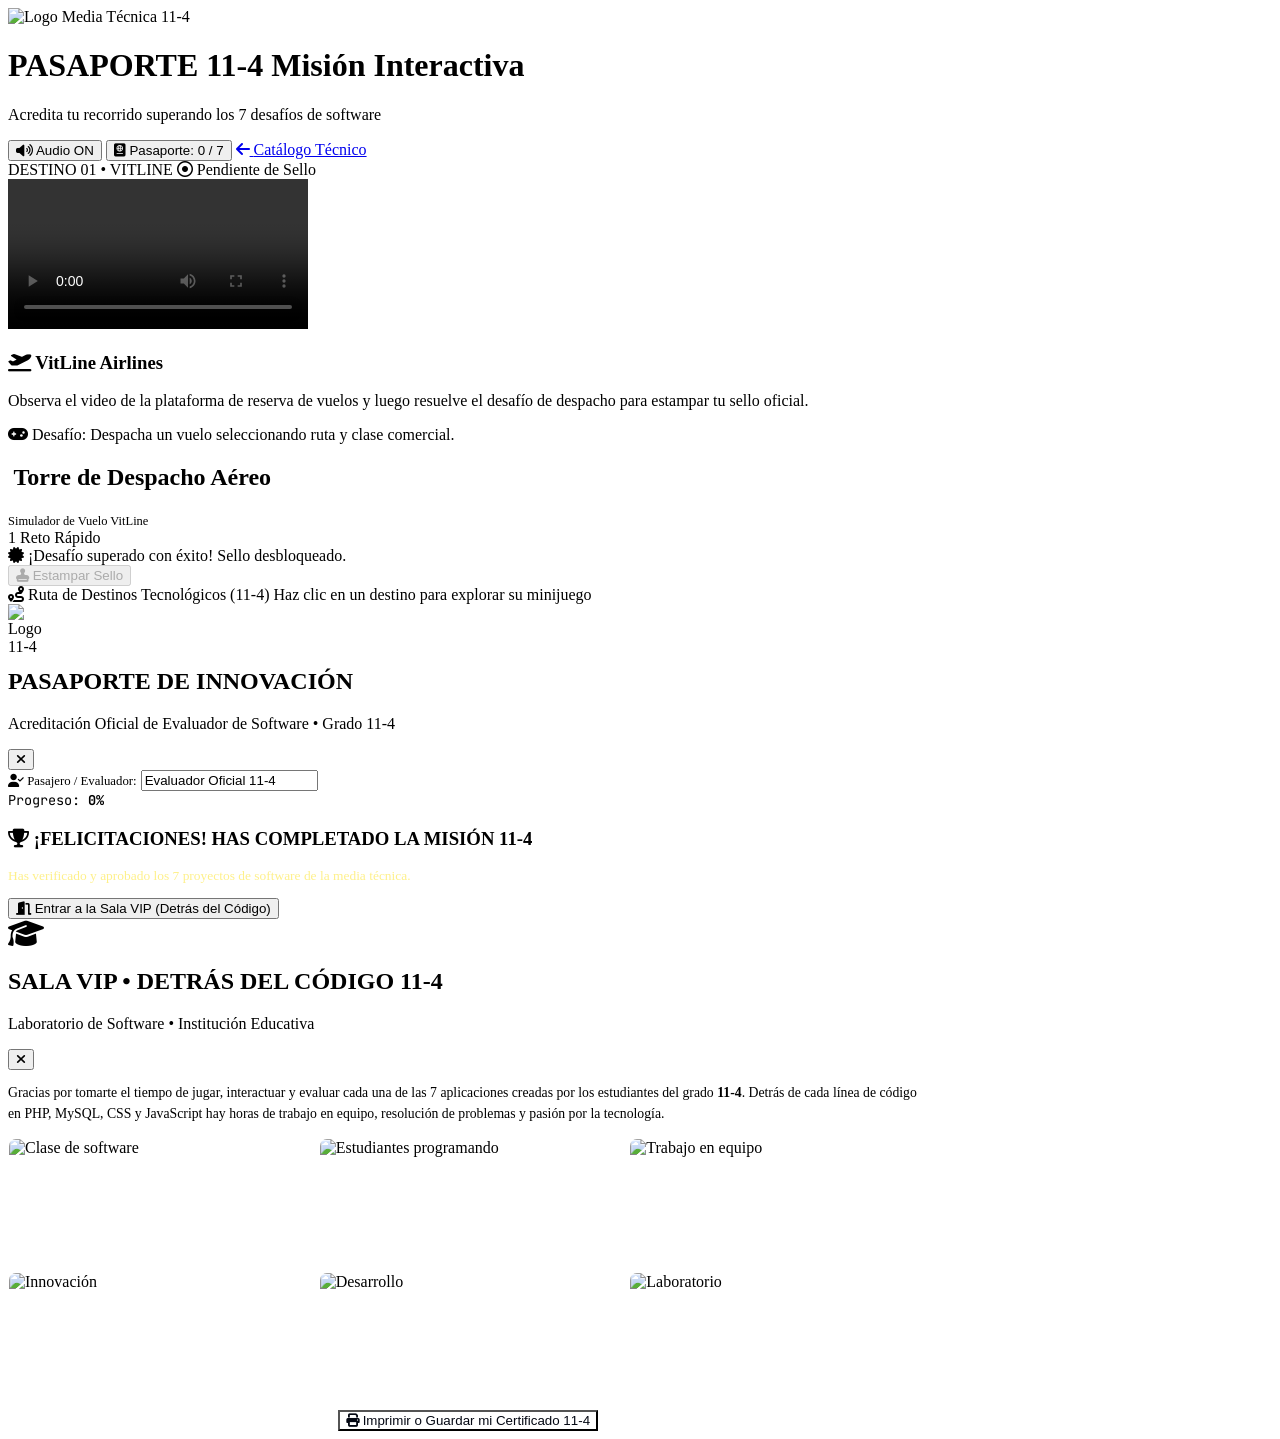
==== juego.html @ 6294605c "Add files via upload" ====
<!DOCTYPE html>
<html lang="es">
<head>
  <meta charset="UTF-8">
  <meta name="viewport" content="width=device-width, initial-scale=1.0">
  <title>Pasaporte de Innovación • Grado 11-4 | Desafío de Software</title>
  <meta name="description" content="Juego interactivo y pasaporte de acreditación de software para explorar los 7 proyectos creados por la cohorte 11-4.">

  <!-- Tipografías Google Fonts: Plus Jakarta Sans y JetBrains Mono -->
  <link rel="preconnect" href="https://fonts.googleapis.com">
  <link rel="preconnect" href="https://fonts.gstatic.com" crossorigin>
  <link href="https://fonts.googleapis.com/css2?family=JetBrains+Mono:wght@400;600;700;800&family=Plus+Jakarta+Sans:wght@400;500;600;700;800;900&display=swap" rel="stylesheet">

  <!-- FontAwesome 6 CDN -->
  <link rel="stylesheet" href="https://cdnjs.cloudflare.com/ajax/libs/font-awesome/6.5.1/css/all.min.css">

  <!-- Estilos del Juego -->
  <link rel="stylesheet" href="css/game.css">
</head>
<body>

  <!-- Capas de Fondo Dinámico con Blur y Transparencia -->
  <div class="ambient-backdrop">
    <div id="game-bg-slide-1" class="ambient-backdrop-img active" style="background-image: url('assets/images/tecnologia.jpeg');"></div>
    <div id="game-bg-slide-2" class="ambient-backdrop-img"></div>
  </div>
  <div class="ambient-overlay"></div>
  <div class="ambient-tech-grid"></div>

  <!-- Contenedor Principal del Juego -->
  <div class="game-wrapper">

    <!-- Header del Juego -->
    <header class="game-header">
      <div class="header-brand">
        <div class="logo-wrapper">
          <img src="assets/images/logo.jpeg" alt="Logo Media Técnica 11-4">
        </div>
        <div class="brand-meta">
          <h1>PASAPORTE 11-4 <span class="badge-mission">Misión Interactiva</span></h1>
          <p>Acredita tu recorrido superando los 7 desafíos de software</p>
        </div>
      </div>

      <div class="header-actions">
        <button id="toggle-sound-btn" class="btn-header" title="Activar / Silenciar Efectos">
          <i class="fa-solid fa-volume-high"></i>
          <span id="sound-label">Audio ON</span>
        </button>

        <button id="open-passport-btn" class="btn-header btn-passport" title="Abrir mi Pasaporte">
          <i class="fa-solid fa-passport"></i>
          <span>Pasaporte:</span>
          <span id="passport-stamp-count" class="passport-stamp-badge">0 / 7</span>
        </button>

        <a href="proyects.html" class="btn-header" title="Volver a la Muestra Técnica">
          <i class="fa-solid fa-arrow-left"></i>
          <span>Catálogo Técnico</span>
        </a>
      </div>
    </header>

    <!-- Escenario Principal del Juego -->
    <main class="game-stage-grid">

      <!-- Panel Izquierdo: Video Demostrativo y Misión -->
      <section class="mission-video-card" aria-label="Demostración y Misión">
        <div class="mission-header-bar">
          <span id="mission-dest-pill" class="mission-dest-pill">DESTINO 01 • VITLINE</span>
          <span id="dest-status-badge" class="dest-status-badge">
            <i class="fa-regular fa-circle-dot"></i> <span>Pendiente de Sello</span>
          </span>
        </div>

        <div class="video-container">
          <video id="game-video" playsinline controls preload="auto"></video>
        </div>

        <div class="mission-briefing">
          <h3 id="briefing-title"><i class="fa-solid fa-plane-departure"></i> VitLine Airlines</h3>
          <p id="briefing-desc">Observa el video de la plataforma de reserva de vuelos y luego resuelve el desafío de despacho para estampar tu sello oficial.</p>
          <div class="mission-req-box">
            <i class="fa-solid fa-gamepad"></i>
            <span id="briefing-req">Desafío: Despacha un vuelo seleccionando ruta y clase comercial.</span>
          </div>
        </div>
      </section>

      <!-- Panel Derecho: Minijuego Interactivo Temático -->
      <section class="game-play-card" aria-label="Área de Minijuego">
        <div class="game-title-bar">
          <div>
            <h2 id="minigame-title"><i class="fa-solid fa-radar"></i> Torre de Despacho Aéreo</h2>
            <span id="minigame-subtitle" style="font-size: 0.78rem; color: var(--text-muted);">Simulador de Vuelo VitLine</span>
          </div>
          <span id="minigame-badge" class="game-instructions-badge">1 Reto Rápido</span>
        </div>

        <!-- Área Dinámica donde se inyecta el minijuego -->
        <div id="interactive-arena" class="interactive-arena">
          <!-- Contenido dinámico del minijuego -->
        </div>

        <!-- Barra inferior de validación y sello -->
        <div class="game-footer-actions">
          <div id="stamp-award-alert" class="stamp-award-alert">
            <i class="fa-solid fa-certificate"></i>
            <span>¡Desafío superado con éxito! Sello desbloqueado.</span>
          </div>

          <button id="claim-stamp-btn" class="btn-stamp-action" disabled>
            <i class="fa-solid fa-stamp"></i>
            <span id="claim-stamp-text">Estampar Sello</span>
          </button>
        </div>
      </section>

    </main>

    <!-- Dock Inferior: Selector de los 7 Destinos -->
    <nav class="destinations-dock" aria-label="Navegador de Destinos">
      <div class="dest-dock-header">
        <span><i class="fa-solid fa-route"></i> Ruta de Destinos Tecnológicos (11-4)</span>
        <span>Haz clic en un destino para explorar su minijuego</span>
      </div>

      <div id="dock-items-row" class="dock-items-row">
        <!-- Generado dinámicamente -->
      </div>
    </nav>

  </div>

  <!-- MODAL 1: PASAPORTE / BOARDING PASS DIGITAL -->
  <div id="passport-modal" class="modal-backdrop">
    <div class="passport-card-modal">
      <div class="passport-modal-header">
        <div class="passport-badge-title">
          <div class="logo-wrapper" style="width: 44px; height: 44px;">
            <img src="assets/images/logo.jpeg" alt="Logo 11-4">
          </div>
          <div>
            <h2>PASAPORTE DE INNOVACIÓN</h2>
            <p>Acreditación Oficial de Evaluador de Software • Grado 11-4</p>
          </div>
        </div>

        <button id="close-passport-btn" class="close-modal-btn" title="Cerrar"><i class="fa-solid fa-xmark"></i></button>
      </div>

      <div class="passport-passenger-bar">
        <div class="passenger-input-wrap">
          <span style="font-size: 0.8rem; color: var(--text-muted);"><i class="fa-solid fa-user-check"></i> Pasajero / Evaluador:</span>
          <input type="text" id="passenger-name-input" class="passenger-name-input" value="Evaluador Oficial 11-4" maxlength="28" title="Escribe tu nombre">
        </div>
        <div style="font-family: 'JetBrains Mono', monospace; font-size: 0.85rem; color: var(--blue-accent);">
          Progreso: <strong id="passport-progress-pct">0%</strong>
        </div>
      </div>

      <!-- Grilla de los 7 Sellos Oficiales -->
      <div id="stamps-slots-grid" class="stamps-slots-grid">
        <!-- Renderizado dinámicamente -->
      </div>

      <!-- Banner que aparece al completar los 7 sellos -->
      <div id="vip-reward-banner" class="vip-reward-banner">
        <h3><i class="fa-solid fa-trophy"></i> ¡FELICITACIONES! HAS COMPLETADO LA MISIÓN 11-4</h3>
        <p style="font-size: 0.84rem; color: #fef08a;">Has verificado y aprobado los 7 proyectos de software de la media técnica.</p>
        <button id="open-vip-btn" class="btn-open-vip"><i class="fa-solid fa-door-open"></i> Entrar a la Sala VIP (Detrás del Código)</button>
      </div>
    </div>
  </div>

  <!-- MODAL 2: SALA VIP / DETRÁS DEL CÓDIGO (FOTOS Y RECONOCIMIENTO) -->
  <div id="vip-modal" class="modal-backdrop">
    <div class="passport-card-modal" style="max-width: 920px;">
      <div class="passport-modal-header">
        <div class="passport-badge-title">
          <i class="fa-solid fa-graduation-cap" style="font-size: 1.8rem; color: var(--gold-accent);"></i>
          <div>
            <h2 style="color: var(--gold-accent);">SALA VIP • DETRÁS DEL CÓDIGO 11-4</h2>
            <p>Laboratorio de Software • Institución Educativa</p>
          </div>
        </div>

        <button id="close-vip-btn" class="close-modal-btn" title="Cerrar"><i class="fa-solid fa-xmark"></i></button>
      </div>

      <p style="font-size: 0.86rem; color: var(--text-secondary); line-height: 1.5;">
        Gracias por tomarte el tiempo de jugar, interactuar y evaluar cada una de las 7 aplicaciones creadas por los estudiantes del grado <strong>11-4</strong>. Detrás de cada línea de código en PHP, MySQL, CSS y JavaScript hay horas de trabajo en equipo, resolución de problemas y pasión por la tecnología.
      </p>

      <!-- Galería de Fotos del Laboratorio -->
      <div style="display: grid; grid-template-columns: repeat(3, 1fr); gap: 0.75rem; margin-top: 0.5rem;">
        <div style="height: 120px; border-radius: 8px; overflow: hidden; border: 1px solid rgba(255,255,255,0.1);">
          <img src="assets/images/tecnologia.jpeg" style="width: 100%; height: 100%; object-fit: cover;" alt="Clase de software">
        </div>
        <div style="height: 120px; border-radius: 8px; overflow: hidden; border: 1px solid rgba(255,255,255,0.1);">
          <img src="assets/images/aprender.jpeg" style="width: 100%; height: 100%; object-fit: cover;" alt="Estudiantes programando">
        </div>
        <div style="height: 120px; border-radius: 8px; overflow: hidden; border: 1px solid rgba(255,255,255,0.1);">
          <img src="assets/images/juntos.jpeg" style="width: 100%; height: 100%; object-fit: cover;" alt="Trabajo en equipo">
        </div>
        <div style="height: 120px; border-radius: 8px; overflow: hidden; border: 1px solid rgba(255,255,255,0.1);">
          <img src="assets/images/oportunidades.jpeg" style="width: 100%; height: 100%; object-fit: cover;" alt="Innovación">
        </div>
        <div style="height: 120px; border-radius: 8px; overflow: hidden; border: 1px solid rgba(255,255,255,0.1);">
          <img src="assets/images/quehacemos.jpeg" style="width: 100%; height: 100%; object-fit: cover;" alt="Desarrollo">
        </div>
        <div style="height: 120px; border-radius: 8px; overflow: hidden; border: 1px solid rgba(255,255,255,0.1);">
          <img src="assets/images/catalina.jpeg" style="width: 100%; height: 100%; object-fit: cover;" alt="Laboratorio">
        </div>
      </div>

      <div style="text-align: center; margin-top: 1rem;">
        <button onclick="window.print()" class="btn-stamp-action" style="background: linear-gradient(135deg, var(--gold-accent), #f59e0b); color: #030712;">
          <i class="fa-solid fa-print"></i> Imprimir o Guardar mi Certificado 11-4
        </button>
      </div>
    </div>
  </div>

  <!-- Motor Lógico del Juego -->
  <script src="js/game.js"></script>
</body>
</html>
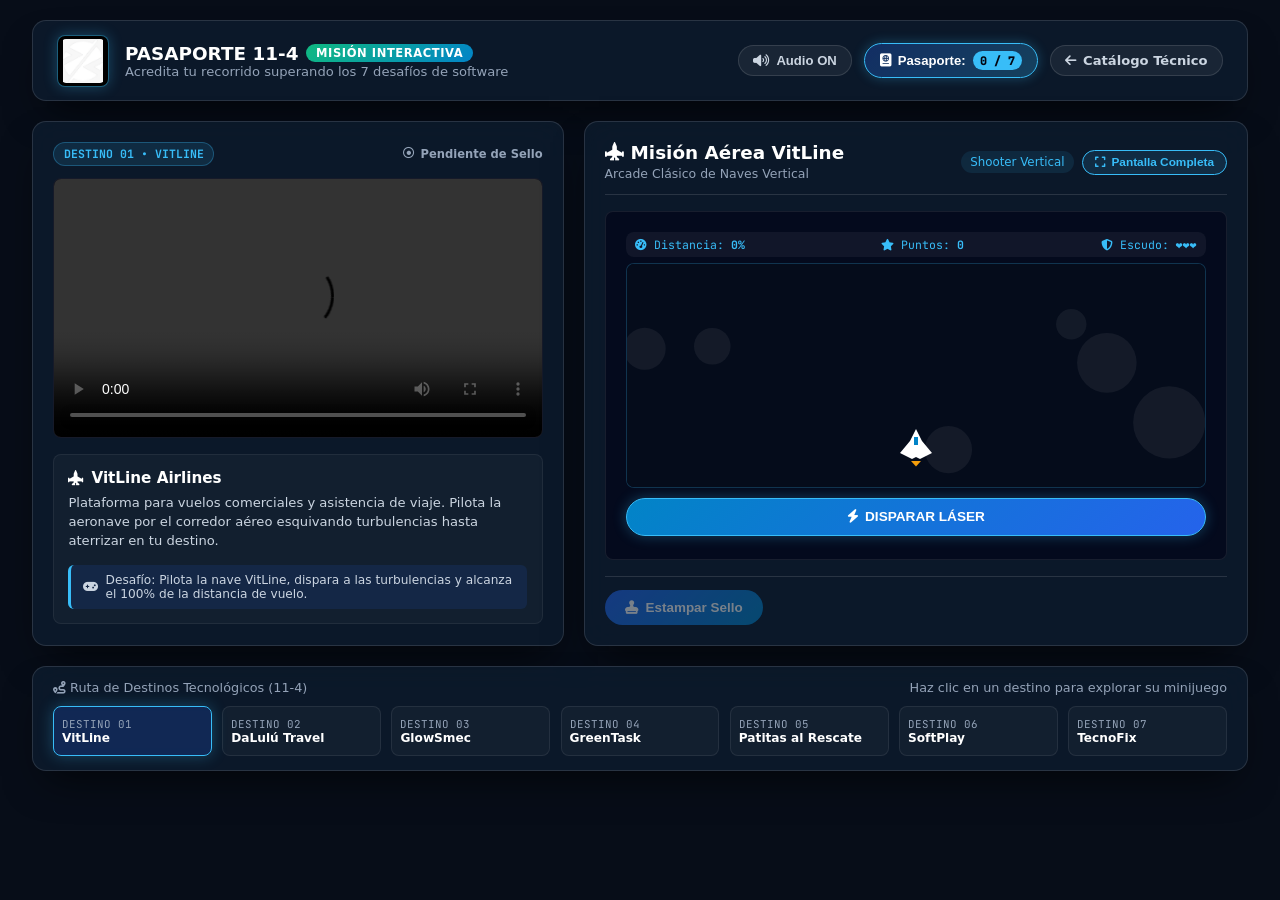
==== commit 41899dad: "Add files via upload" ====
--- a/juego.html
+++ b/juego.html
@@ -78,11 +78,11 @@
         </div>
 
         <div class="mission-briefing">
-          <h3 id="briefing-title"><i class="fa-solid fa-plane-departure"></i> VitLine Airlines</h3>
-          <p id="briefing-desc">Observa el video de la plataforma de reserva de vuelos y luego resuelve el desafío de despacho para estampar tu sello oficial.</p>
+          <h3 id="briefing-title"><i class="fa-solid fa-jet-fighter-up"></i> VitLine Airlines</h3>
+          <p id="briefing-desc">Observa el video de la plataforma de reserva de vuelos y luego supera la misión de vuelo en el arcade vertical para estampar tu sello oficial.</p>
           <div class="mission-req-box">
             <i class="fa-solid fa-gamepad"></i>
-            <span id="briefing-req">Desafío: Despacha un vuelo seleccionando ruta y clase comercial.</span>
+            <span id="briefing-req">Desafío: Pilota la nave VitLine, dispara a las turbulencias y alcanza el 100% de distancia.</span>
           </div>
         </div>
       </section>
@@ -91,10 +91,16 @@
       <section class="game-play-card" aria-label="Área de Minijuego">
         <div class="game-title-bar">
           <div>
-            <h2 id="minigame-title"><i class="fa-solid fa-radar"></i> Torre de Despacho Aéreo</h2>
-            <span id="minigame-subtitle" style="font-size: 0.78rem; color: var(--text-muted);">Simulador de Vuelo VitLine</span>
-          </div>
-          <span id="minigame-badge" class="game-instructions-badge">1 Reto Rápido</span>
+            <h2 id="minigame-title"><i class="fa-solid fa-jet-fighter-up"></i> Misión Aérea VitLine</h2>
+            <span id="minigame-subtitle" style="font-size: 0.78rem; color: var(--text-muted);">Arcade Clásico de Naves Vertical</span>
+          </div>
+          <div class="game-header-tools">
+            <span id="minigame-badge" class="game-instructions-badge">Arcade Móvil</span>
+            <button id="toggle-fullscreen-btn" class="btn-fullscreen-toggle" title="Alternar Pantalla Completa">
+              <i class="fa-solid fa-expand"></i>
+              <span id="fullscreen-btn-text">Pantalla Completa</span>
+            </button>
+          </div>
         </div>
 
         <!-- Área Dinámica donde se inyecta el minijuego -->
@@ -113,6 +119,29 @@
             <i class="fa-solid fa-stamp"></i>
             <span id="claim-stamp-text">Estampar Sello</span>
           </button>
+        </div>
+
+        <!-- Overlay de Victoria y Transición Automática al Siguiente Destino -->
+        <div id="game-victory-overlay" class="game-victory-overlay">
+          <div class="victory-card-box">
+            <div class="victory-icon-circle"><i class="fa-solid fa-trophy"></i></div>
+            <h3 id="victory-title">¡DESAFÍO COMPLETADO!</h3>
+            <p id="victory-desc">Has superado la misión y obtenido el sello oficial.</p>
+            <div class="victory-stamp-showcase" id="victory-stamp-showcase">
+              <i class="fa-solid fa-plane-departure"></i>
+            </div>
+            <div class="victory-countdown-bar">
+              <span id="victory-countdown-txt">Avanzando al siguiente destino en 3s...</span>
+              <div class="countdown-progress-track">
+                <div id="countdown-progress-bar" class="countdown-progress-bar"></div>
+              </div>
+            </div>
+            <div class="victory-actions">
+              <button id="btn-next-dest-now" class="btn-stamp-action">
+                <i class="fa-solid fa-forward-step"></i> Siguiente Destino
+              </button>
+            </div>
+          </div>
         </div>
       </section>
 
--- a/css/game.css
+++ b/css/game.css
@@ -0,0 +1,1722 @@
+/* ==========================================================================
+   PASAPORTE TECNOLÓGICO 11-4 - ESTILOS DEL JUEGO & MINIJUEGOS
+   ========================================================================== */
+
+:root {
+  --bg-primary: #070d18;
+  --bg-secondary: #0d1b2e;
+  --bg-card: rgba(13, 27, 46, 0.82);
+  --bg-glass: rgba(255, 255, 255, 0.05);
+  --bg-glass-border: rgba(255, 255, 255, 0.12);
+  --bg-glass-border-focus: rgba(56, 189, 248, 0.5);
+
+  --blue-primary: #2563eb;
+  --blue-primary-hover: #1d4ed8;
+  --blue-deep: #0a192f;
+  --blue-accent: #38bdf8;
+  --blue-glow: rgba(56, 189, 248, 0.3);
+
+  --gold-accent: #fbbf24;
+  --gold-glow: rgba(251, 191, 36, 0.4);
+  --green-accent: #10b981;
+  --green-glow: rgba(16, 185, 129, 0.35);
+
+  --text-primary: #ffffff;
+  --text-secondary: #cbd5e1;
+  --text-muted: #94a3b8;
+
+  --shadow-lg: 0 20px 40px -15px rgba(0, 0, 0, 0.7);
+  --radius-sm: 8px;
+  --radius-md: 14px;
+  --radius-lg: 20px;
+  --radius-full: 9999px;
+
+  --transition-fast: 0.2s ease;
+  --transition-normal: 0.35s cubic-bezier(0.4, 0, 0.2, 1);
+}
+
+*, *::before, *::after {
+  box-sizing: border-box;
+  margin: 0;
+  padding: 0;
+}
+
+html, body {
+  width: 100%;
+  height: 100%;
+  min-height: 100vh;
+  font-family: 'Plus Jakarta Sans', system-ui, -apple-system, sans-serif;
+  color: var(--text-primary);
+  background-color: var(--bg-primary);
+  overflow-x: hidden;
+}
+
+/* Fondo Dinámico con Blur */
+.ambient-backdrop {
+  position: fixed;
+  top: 0;
+  left: 0;
+  width: 100%;
+  height: 100%;
+  z-index: -3;
+  overflow: hidden;
+  pointer-events: none;
+}
+
+.ambient-backdrop-img {
+  position: absolute;
+  top: -20px;
+  left: -20px;
+  width: calc(100% + 40px);
+  height: calc(100% + 40px);
+  background-size: cover;
+  background-position: center;
+  filter: blur(16px) saturate(1.15) brightness(0.55);
+  transition: opacity 1s ease-in-out;
+  opacity: 0;
+}
+
+.ambient-backdrop-img.active {
+  opacity: 1;
+}
+
+.ambient-overlay {
+  position: fixed;
+  top: 0;
+  left: 0;
+  width: 100%;
+  height: 100%;
+  z-index: -2;
+  background: radial-gradient(circle at 50% 20%, rgba(15, 39, 74, 0.86) 0%, rgba(7, 13, 24, 0.95) 75%, rgba(2, 6, 15, 0.98) 100%);
+  pointer-events: none;
+}
+
+.ambient-tech-grid {
+  position: fixed;
+  top: 0;
+  left: 0;
+  width: 100%;
+  height: 100%;
+  z-index: -1;
+  background-image: 
+    linear-gradient(rgba(255, 255, 255, 0.02) 1px, transparent 1px),
+    linear-gradient(90deg, rgba(255, 255, 255, 0.02) 1px, transparent 1px);
+  background-size: 36px 36px;
+  pointer-events: none;
+}
+
+/* App Wrapper */
+.game-wrapper {
+  display: flex;
+  flex-direction: column;
+  min-height: 100vh;
+  max-width: 1440px;
+  margin: 0 auto;
+  padding: 1.25rem 2rem 1.5rem;
+}
+
+/* ==========================================================================
+   HEADER DEL JUEGO
+   ========================================================================== */
+
+.game-header {
+  display: flex;
+  align-items: center;
+  justify-content: space-between;
+  padding: 0.85rem 1.5rem;
+  background: var(--bg-card);
+  backdrop-filter: blur(16px);
+  border: 1px solid var(--bg-glass-border);
+  border-radius: var(--radius-md);
+  box-shadow: var(--shadow-lg);
+  margin-bottom: 1.25rem;
+}
+
+.header-brand {
+  display: flex;
+  align-items: center;
+  gap: 1rem;
+}
+
+.logo-wrapper {
+  width: 52px;
+  height: 52px;
+  border-radius: var(--radius-sm);
+  background: #000000;
+  border: 1.5px solid var(--bg-glass-border-focus);
+  padding: 3px;
+  box-shadow: 0 0 14px var(--blue-glow);
+  display: flex;
+  align-items: center;
+  justify-content: center;
+  flex-shrink: 0;
+}
+
+.logo-wrapper img {
+  width: 100%;
+  height: 100%;
+  object-fit: contain;
+  border-radius: calc(var(--radius-sm) - 3px);
+}
+
+.brand-meta h1 {
+  font-size: 1.15rem;
+  font-weight: 800;
+  display: flex;
+  align-items: center;
+  gap: 0.5rem;
+  color: var(--text-primary);
+}
+
+.badge-mission {
+  font-size: 0.72rem;
+  font-weight: 700;
+  padding: 0.15rem 0.6rem;
+  background: linear-gradient(135deg, #10b981, #0284c7);
+  color: #ffffff;
+  border-radius: var(--radius-full);
+  text-transform: uppercase;
+  letter-spacing: 0.05em;
+}
+
+.brand-meta p {
+  font-size: 0.82rem;
+  color: var(--text-muted);
+}
+
+.header-actions {
+  display: flex;
+  align-items: center;
+  gap: 0.75rem;
+}
+
+.btn-header {
+  display: inline-flex;
+  align-items: center;
+  gap: 0.45rem;
+  background: rgba(255, 255, 255, 0.06);
+  border: 1px solid var(--bg-glass-border);
+  color: var(--text-secondary);
+  padding: 0.45rem 0.9rem;
+  border-radius: var(--radius-full);
+  font-size: 0.82rem;
+  font-weight: 600;
+  cursor: pointer;
+  text-decoration: none;
+  transition: var(--transition-fast);
+}
+
+.btn-header:hover {
+  background: rgba(255, 255, 255, 0.12);
+  color: #ffffff;
+  border-color: var(--blue-accent);
+}
+
+.btn-passport {
+  background: linear-gradient(135deg, rgba(37, 99, 235, 0.3), rgba(56, 189, 248, 0.25));
+  border-color: var(--blue-accent);
+  color: #ffffff;
+  box-shadow: 0 0 12px var(--blue-glow);
+}
+
+.btn-passport:hover {
+  background: linear-gradient(135deg, var(--blue-primary), #0284c7);
+}
+
+.passport-stamp-badge {
+  background: var(--blue-accent);
+  color: #030712;
+  font-weight: 800;
+  font-size: 0.74rem;
+  padding: 0.1rem 0.45rem;
+  border-radius: var(--radius-full);
+  font-family: 'JetBrains Mono', monospace;
+}
+
+/* ==========================================================================
+   STAGE PRINCIPAL (VIDEO A LA IZQUIERDA, MINIJUEGO A LA DERECHA)
+   ========================================================================== */
+
+.game-stage-grid {
+  display: grid;
+  grid-template-columns: 1fr 1.25fr;
+  gap: 1.25rem;
+  align-items: stretch;
+  margin-bottom: 1.25rem;
+}
+
+/* Panel Izquierdo: Video & Misión */
+.mission-video-card {
+  background: var(--bg-card);
+  backdrop-filter: blur(16px);
+  border: 1px solid var(--bg-glass-border);
+  border-radius: var(--radius-md);
+  padding: 1.25rem;
+  display: flex;
+  flex-direction: column;
+  box-shadow: var(--shadow-lg);
+}
+
+.mission-header-bar {
+  display: flex;
+  align-items: center;
+  justify-content: space-between;
+  margin-bottom: 0.75rem;
+}
+
+.mission-dest-pill {
+  font-family: 'JetBrains Mono', monospace;
+  font-size: 0.72rem;
+  font-weight: 700;
+  color: var(--blue-accent);
+  background: rgba(56, 189, 248, 0.12);
+  border: 1px solid rgba(56, 189, 248, 0.3);
+  padding: 0.2rem 0.6rem;
+  border-radius: var(--radius-full);
+}
+
+.dest-status-badge {
+  font-size: 0.72rem;
+  font-weight: 700;
+  color: var(--text-muted);
+  display: inline-flex;
+  align-items: center;
+  gap: 0.35rem;
+}
+
+.dest-status-badge.stamped {
+  color: var(--green-accent);
+}
+
+.video-container {
+  width: 100%;
+  min-height: 260px;
+  background: #020617;
+  border-radius: var(--radius-sm);
+  overflow: hidden;
+  position: relative;
+  border: 1px solid rgba(255, 255, 255, 0.08);
+  box-shadow: inset 0 0 30px rgba(0, 0, 0, 0.8);
+  display: flex;
+  align-items: center;
+  justify-content: center;
+}
+
+.video-container video {
+  width: 100%;
+  height: 100%;
+  object-fit: cover;
+  display: block;
+}
+
+.mission-briefing {
+  margin-top: 1rem;
+  padding: 0.9rem;
+  background: rgba(255, 255, 255, 0.03);
+  border-radius: var(--radius-sm);
+  border: 1px solid rgba(255, 255, 255, 0.06);
+  display: flex;
+  flex-direction: column;
+  gap: 0.4rem;
+}
+
+.mission-briefing h3 {
+  font-size: 0.95rem;
+  color: #ffffff;
+  display: flex;
+  align-items: center;
+  gap: 0.5rem;
+}
+
+.mission-briefing p {
+  font-size: 0.82rem;
+  color: var(--text-secondary);
+  line-height: 1.45;
+}
+
+.mission-req-box {
+  margin-top: 0.5rem;
+  padding: 0.5rem 0.75rem;
+  border-radius: 6px;
+  background: rgba(37, 99, 235, 0.12);
+  border-left: 3px solid var(--blue-accent);
+  font-size: 0.76rem;
+  color: var(--text-secondary);
+  display: flex;
+  align-items: center;
+  gap: 0.45rem;
+}
+
+/* Panel Derecho: Minijuego Interactivo */
+.game-play-card {
+  background: var(--bg-card);
+  backdrop-filter: blur(16px);
+  border: 1px solid var(--bg-glass-border);
+  border-radius: var(--radius-md);
+  padding: 1.25rem;
+  display: flex;
+  flex-direction: column;
+  justify-content: space-between;
+  box-shadow: var(--shadow-lg);
+  position: relative;
+  overflow: hidden;
+}
+
+.game-title-bar {
+  display: flex;
+  align-items: center;
+  justify-content: space-between;
+  border-bottom: 1px solid var(--bg-glass-border);
+  padding-bottom: 0.75rem;
+  margin-bottom: 1rem;
+}
+
+.game-title-bar h2 {
+  font-size: 1.15rem;
+  font-weight: 800;
+  color: #ffffff;
+  display: flex;
+  align-items: center;
+  gap: 0.5rem;
+}
+
+.game-instructions-badge {
+  font-size: 0.74rem;
+  color: var(--blue-accent);
+  background: rgba(56, 189, 248, 0.1);
+  padding: 0.25rem 0.6rem;
+  border-radius: var(--radius-full);
+}
+
+/* Área interactiva del juego */
+.interactive-arena {
+  flex: 1;
+  min-height: 330px;
+  background: rgba(2, 6, 23, 0.65);
+  border-radius: var(--radius-sm);
+  border: 1px solid rgba(255, 255, 255, 0.08);
+  padding: 1.25rem;
+  display: flex;
+  flex-direction: column;
+  justify-content: center;
+  position: relative;
+}
+
+/* Barra inferior del juego */
+.game-footer-actions {
+  display: flex;
+  align-items: center;
+  justify-content: space-between;
+  margin-top: 1rem;
+  padding-top: 0.85rem;
+  border-top: 1px solid var(--bg-glass-border);
+}
+
+.stamp-award-alert {
+  display: none;
+  align-items: center;
+  gap: 0.5rem;
+  font-size: 0.82rem;
+  font-weight: 700;
+  color: var(--green-accent);
+}
+
+.stamp-award-alert.active {
+  display: flex;
+}
+
+.btn-stamp-action {
+  background: linear-gradient(135deg, var(--blue-primary), #0284c7);
+  border: none;
+  color: #ffffff;
+  font-weight: 700;
+  font-size: 0.84rem;
+  padding: 0.6rem 1.25rem;
+  border-radius: var(--radius-full);
+  cursor: pointer;
+  display: inline-flex;
+  align-items: center;
+  gap: 0.5rem;
+  box-shadow: 0 0 16px var(--blue-glow);
+  transition: var(--transition-fast);
+}
+
+.btn-stamp-action:hover:not(:disabled) {
+  transform: translateY(-2px);
+  box-shadow: 0 0 25px rgba(56, 189, 248, 0.5);
+}
+
+.btn-stamp-action:disabled {
+  opacity: 0.45;
+  cursor: not-allowed;
+  box-shadow: none;
+}
+
+/* ==========================================================================
+   HERRAMIENTAS DE HEADER Y PANTALLA COMPLETA
+   ========================================================================== */
+
+.game-header-tools {
+  display: flex;
+  align-items: center;
+  gap: 0.5rem;
+}
+
+.btn-fullscreen-toggle {
+  display: inline-flex;
+  align-items: center;
+  gap: 0.4rem;
+  background: rgba(56, 189, 248, 0.12);
+  border: 1px solid var(--blue-accent);
+  color: var(--blue-accent);
+  padding: 0.28rem 0.75rem;
+  border-radius: var(--radius-full);
+  font-size: 0.74rem;
+  font-weight: 700;
+  cursor: pointer;
+  transition: var(--transition-fast);
+}
+
+.btn-fullscreen-toggle:hover {
+  background: var(--blue-accent);
+  color: #030712;
+  box-shadow: 0 0 12px var(--blue-glow);
+}
+
+/* Modo Pantalla Completa Inmersivo para Celular / Desktop */
+.game-play-card.is-fullscreen {
+  position: fixed !important;
+  top: 0 !important;
+  left: 0 !important;
+  width: 100vw !important;
+  height: 100vh !important;
+  max-width: 100vw !important;
+  max-height: 100vh !important;
+  z-index: 99999 !important;
+  border-radius: 0 !important;
+  margin: 0 !important;
+  padding: 0.75rem !important;
+  background: #050b14 !important;
+  display: flex !important;
+  flex-direction: column !important;
+  box-shadow: none !important;
+  border: none !important;
+}
+
+.game-play-card.is-fullscreen .game-title-bar {
+  margin-bottom: 0.5rem;
+  padding-bottom: 0.5rem;
+}
+
+.game-play-card.is-fullscreen .interactive-arena {
+  flex: 1 !important;
+  height: calc(100vh - 120px) !important;
+  min-height: unset !important;
+  max-height: calc(100vh - 120px) !important;
+  padding: 0.5rem !important;
+}
+
+.game-play-card.is-fullscreen .game-footer-actions {
+  padding-top: 0.5rem;
+  margin-top: 0.5rem;
+}
+
+/* ==========================================================================
+   OVERLAY DE VICTORIA Y AUTO-AVANCE AL SIGUIENTE DESTINO
+   ========================================================================== */
+
+.game-victory-overlay {
+  position: absolute;
+  top: 0;
+  left: 0;
+  width: 100%;
+  height: 100%;
+  background: rgba(3, 7, 18, 0.9);
+  backdrop-filter: blur(10px);
+  z-index: 100;
+  display: none;
+  align-items: center;
+  justify-content: center;
+  padding: 1.25rem;
+  text-align: center;
+}
+
+.game-victory-overlay.active {
+  display: flex;
+  animation: victoryFadeIn 0.3s cubic-bezier(0.16, 1, 0.3, 1);
+}
+
+@keyframes victoryFadeIn {
+  0% { opacity: 0; transform: scale(0.92); }
+  100% { opacity: 1; transform: scale(1); }
+}
+
+.victory-card-box {
+  background: linear-gradient(145deg, #0e1e38, #0a1526);
+  border: 2px solid var(--gold-accent);
+  border-radius: var(--radius-lg);
+  box-shadow: 0 0 40px var(--gold-glow), 0 20px 40px rgba(0,0,0,0.8);
+  padding: 1.5rem;
+  max-width: 380px;
+  width: 100%;
+  display: flex;
+  flex-direction: column;
+  align-items: center;
+  gap: 0.65rem;
+}
+
+.victory-icon-circle {
+  width: 58px;
+  height: 58px;
+  border-radius: 50%;
+  background: rgba(251, 191, 36, 0.15);
+  border: 2px solid var(--gold-accent);
+  display: flex;
+  align-items: center;
+  justify-content: center;
+  font-size: 1.8rem;
+  color: var(--gold-accent);
+  animation: pulseGold 1.5s ease-in-out infinite;
+}
+
+@keyframes pulseGold {
+  0%, 100% { transform: scale(1); box-shadow: 0 0 10px var(--gold-glow); }
+  50% { transform: scale(1.08); box-shadow: 0 0 25px var(--gold-glow); }
+}
+
+.victory-card-box h3 {
+  font-size: 1.15rem;
+  font-weight: 800;
+  color: #ffffff;
+}
+
+.victory-card-box p {
+  font-size: 0.8rem;
+  color: var(--text-secondary);
+}
+
+.victory-stamp-showcase {
+  width: 56px;
+  height: 56px;
+  border-radius: 50%;
+  border: 2px solid var(--blue-accent);
+  background: rgba(56, 189, 248, 0.15);
+  color: var(--blue-accent);
+  display: flex;
+  align-items: center;
+  justify-content: center;
+  font-size: 1.6rem;
+  box-shadow: 0 0 15px var(--blue-glow);
+}
+
+.victory-countdown-bar {
+  width: 100%;
+  display: flex;
+  flex-direction: column;
+  gap: 0.35rem;
+  font-size: 0.76rem;
+  color: var(--text-muted);
+}
+
+.countdown-progress-track {
+  width: 100%;
+  height: 6px;
+  background: rgba(255, 255, 255, 0.1);
+  border-radius: var(--radius-full);
+  overflow: hidden;
+}
+
+.countdown-progress-bar {
+  height: 100%;
+  width: 100%;
+  background: linear-gradient(90deg, var(--blue-accent), var(--green-accent));
+  transition: width 0.1s linear;
+}
+
+.victory-actions {
+  width: 100%;
+  margin-top: 0.4rem;
+}
+
+.victory-actions .btn-stamp-action {
+  width: 100%;
+  justify-content: center;
+}
+
+/* ==========================================================================
+   CONTROLES TÁCTILES MÓVILES COMPARTIDOS (D-PAD & BOTONES)
+   ========================================================================== */
+
+.mobile-touch-bar {
+  display: flex;
+  align-items: center;
+  justify-content: space-between;
+  width: 100%;
+  padding-top: 0.4rem;
+  margin-top: auto;
+  touch-action: manipulation;
+  user-select: none;
+}
+
+.mobile-touch-dpad {
+  display: grid;
+  grid-template-areas:
+    ". up ."
+    "left . right"
+    ". down .";
+  grid-gap: 6px;
+  width: 120px;
+  height: 120px;
+  margin: 0 auto;
+  touch-action: manipulation;
+  user-select: none;
+}
+
+.dpad-btn {
+  background: rgba(255, 255, 255, 0.12);
+  border: 1.5px solid rgba(255, 255, 255, 0.22);
+  border-radius: 10px;
+  color: #ffffff;
+  font-size: 1.1rem;
+  display: flex;
+  align-items: center;
+  justify-content: center;
+  cursor: pointer;
+  transition: background 0.1s, transform 0.1s;
+  touch-action: manipulation;
+  user-select: none;
+  -webkit-tap-highlight-color: transparent;
+  width: 36px;
+  height: 36px;
+}
+
+.dpad-btn:active {
+  background: var(--blue-primary);
+  border-color: var(--blue-accent);
+  transform: scale(0.92);
+}
+
+.dpad-btn.up { grid-area: up; justify-self: center; }
+.dpad-btn.down { grid-area: down; justify-self: center; }
+.dpad-btn.left { grid-area: left; align-self: center; }
+.dpad-btn.right { grid-area: right; align-self: center; }
+
+.mobile-action-btn {
+  background: linear-gradient(135deg, #ef4444, #f97316);
+  border: none;
+  color: #ffffff;
+  font-weight: 800;
+  font-size: 0.9rem;
+  padding: 0.65rem 1.25rem;
+  border-radius: var(--radius-full);
+  cursor: pointer;
+  display: inline-flex;
+  align-items: center;
+  gap: 0.4rem;
+  box-shadow: 0 0 15px rgba(239, 68, 68, 0.4);
+  touch-action: manipulation;
+  user-select: none;
+}
+
+.mobile-action-btn:active {
+  transform: scale(0.94);
+}
+
+/* ==========================================================================
+   MINIJUEGO 1: VITLINE (ARCADE CLÁSICO DE NAVES VERTICAL)
+   ========================================================================== */
+
+.vitline-arcade-ui {
+  display: flex;
+  flex-direction: column;
+  height: 100%;
+  width: 100%;
+  gap: 0.4rem;
+  align-items: center;
+}
+
+.arcade-hud-bar {
+  display: flex;
+  align-items: center;
+  justify-content: space-between;
+  width: 100%;
+  padding: 0.3rem 0.6rem;
+  background: rgba(255, 255, 255, 0.05);
+  border-radius: var(--radius-sm);
+  font-family: 'JetBrains Mono', monospace;
+  font-size: 0.72rem;
+  color: var(--blue-accent);
+}
+
+.vitline-canvas-wrap {
+  position: relative;
+  width: 100%;
+  flex: 1;
+  min-height: 220px;
+  background: #020617;
+  border-radius: var(--radius-sm);
+  overflow: hidden;
+  border: 1px solid rgba(56, 189, 248, 0.25);
+  touch-action: none;
+}
+
+#vitline-canvas {
+  width: 100%;
+  height: 100%;
+  display: block;
+}
+
+.vitline-mobile-controls {
+  display: flex;
+  align-items: center;
+  justify-content: space-between;
+  width: 100%;
+  gap: 0.5rem;
+  padding: 0.2rem 0;
+}
+
+.btn-shoot-action {
+  flex: 1;
+  background: linear-gradient(135deg, #0284c7, #2563eb);
+  border: 1px solid var(--blue-accent);
+  color: #ffffff;
+  font-weight: 800;
+  font-size: 0.85rem;
+  padding: 0.65rem 1rem;
+  border-radius: var(--radius-full);
+  cursor: pointer;
+  display: flex;
+  align-items: center;
+  justify-content: center;
+  gap: 0.4rem;
+  box-shadow: 0 0 14px var(--blue-glow);
+  touch-action: manipulation;
+  user-select: none;
+}
+
+.btn-shoot-action:active {
+  background: #38bdf8;
+  color: #030712;
+  transform: scale(0.96);
+}
+
+/* ==========================================================================
+   MINIJUEGO 2: DALULÚ TRAVEL (ACERTIJO DE PALABRA EN LABERINTO)
+   ========================================================================== */
+
+.dalulu-maze-ui {
+  display: flex;
+  flex-direction: column;
+  height: 100%;
+  width: 100%;
+  gap: 0.4rem;
+  align-items: center;
+}
+
+.maze-word-tracker {
+  display: flex;
+  align-items: center;
+  justify-content: center;
+  gap: 0.4rem;
+  width: 100%;
+  padding: 0.35rem;
+  background: rgba(255, 255, 255, 0.04);
+  border-radius: var(--radius-sm);
+}
+
+.letter-tile-slot {
+  width: 32px;
+  height: 32px;
+  border-radius: 6px;
+  background: rgba(255, 255, 255, 0.06);
+  border: 1.5px dashed rgba(255, 255, 255, 0.25);
+  display: flex;
+  align-items: center;
+  justify-content: center;
+  font-family: 'JetBrains Mono', monospace;
+  font-weight: 800;
+  font-size: 0.88rem;
+  color: var(--text-muted);
+}
+
+.letter-tile-slot.collected {
+  border-style: solid;
+  border-color: var(--gold-accent);
+  background: rgba(251, 191, 36, 0.2);
+  color: var(--gold-accent);
+  box-shadow: 0 0 10px var(--gold-glow);
+  transform: scale(1.05);
+}
+
+.dalulu-maze-board {
+  position: relative;
+  width: 100%;
+  max-width: 330px;
+  aspect-ratio: 1;
+  background: #020617;
+  border: 2px solid var(--blue-accent);
+  border-radius: var(--radius-sm);
+  display: grid;
+  overflow: hidden;
+  box-shadow: inset 0 0 25px rgba(0,0,0,0.8);
+  touch-action: none;
+}
+
+.maze-cell {
+  position: relative;
+  display: flex;
+  align-items: center;
+  justify-content: center;
+  font-size: 0.72rem;
+  font-weight: 700;
+}
+
+.maze-cell.wall {
+  background: #0e223d;
+  box-shadow: inset 0 0 4px rgba(0,0,0,0.6);
+}
+
+.maze-cell.path {
+  background: rgba(255, 255, 255, 0.02);
+}
+
+.maze-cell.exit {
+  background: rgba(16, 185, 129, 0.25);
+  border: 1px solid var(--green-accent);
+}
+
+.maze-player-dot {
+  width: 70%;
+  height: 70%;
+  border-radius: 50%;
+  background: #38bdf8;
+  box-shadow: 0 0 10px #38bdf8;
+  display: flex;
+  align-items: center;
+  justify-content: center;
+  font-size: 0.65rem;
+  color: #030712;
+  transition: all 0.12s ease-out;
+}
+
+.maze-letter-pickup {
+  font-family: 'JetBrains Mono', monospace;
+  font-weight: 800;
+  font-size: 0.76rem;
+  color: var(--gold-accent);
+  animation: letterFloat 1.2s ease-in-out infinite alternate;
+}
+
+@keyframes letterFloat {
+  0% { transform: translateY(-2px); }
+  100% { transform: translateY(2px); }
+}
+
+/* ==========================================================================
+   MINIJUEGO 3: GLOWSMEC (JUEGO DE PRECISIÓN CORTE DE CABELLO - SQUID GAME STYLE)
+   ========================================================================== */
+
+.glowsmec-precision-ui {
+  display: flex;
+  flex-direction: column;
+  height: 100%;
+  width: 100%;
+  gap: 0.4rem;
+  align-items: center;
+}
+
+.precision-hud-bar {
+  display: flex;
+  align-items: center;
+  justify-content: space-between;
+  width: 100%;
+  padding: 0.35rem 0.6rem;
+  background: rgba(255, 255, 255, 0.05);
+  border-radius: var(--radius-sm);
+  font-size: 0.76rem;
+}
+
+.tension-meter-track {
+  width: 90px;
+  height: 8px;
+  background: rgba(255, 255, 255, 0.1);
+  border-radius: var(--radius-full);
+  overflow: hidden;
+}
+
+.tension-meter-fill {
+  height: 100%;
+  width: 0%;
+  background: linear-gradient(90deg, #10b981, #f59e0b, #ef4444);
+  transition: width 0.1s ease;
+}
+
+.haircut-canvas-stage {
+  position: relative;
+  width: 100%;
+  flex: 1;
+  min-height: 230px;
+  background: #020617;
+  border-radius: var(--radius-sm);
+  overflow: hidden;
+  border: 1px solid rgba(236, 72, 153, 0.3);
+  touch-action: none;
+  cursor: crosshair;
+}
+
+#glowsmec-canvas {
+  width: 100%;
+  height: 100%;
+  display: block;
+}
+
+.precision-instructions-hint {
+  font-size: 0.72rem;
+  color: var(--text-muted);
+  text-align: center;
+  padding: 0.2rem;
+}
+
+/* ==========================================================================
+   MINIJUEGO 4: GREENTASK (GUSANO CON MANZANA - SNAKE CLÁSICO)
+   ========================================================================== */
+
+.greentask-snake-ui {
+  display: flex;
+  flex-direction: column;
+  height: 100%;
+  width: 100%;
+  gap: 0.4rem;
+  align-items: center;
+}
+
+.snake-hud-bar {
+  display: flex;
+  align-items: center;
+  justify-content: space-between;
+  width: 100%;
+  padding: 0.35rem 0.6rem;
+  background: rgba(16, 185, 129, 0.08);
+  border: 1px solid rgba(16, 185, 129, 0.25);
+  border-radius: var(--radius-sm);
+  font-family: 'JetBrains Mono', monospace;
+  font-size: 0.76rem;
+  color: var(--green-accent);
+}
+
+.snake-canvas-wrap {
+  position: relative;
+  width: 100%;
+  flex: 1;
+  min-height: 220px;
+  background: #020617;
+  border-radius: var(--radius-sm);
+  overflow: hidden;
+  border: 1.5px solid rgba(16, 185, 129, 0.35);
+  touch-action: none;
+}
+
+#snake-canvas {
+  width: 100%;
+  height: 100%;
+  display: block;
+}
+
+/* ==========================================================================
+   MINIJUEGO 5: PATITAS AL RESCATE (CHROME DINO RUNNER CON PERRO)
+   ========================================================================== */
+
+.patitas-runner-ui {
+  display: flex;
+  flex-direction: column;
+  height: 100%;
+  width: 100%;
+  gap: 0.4rem;
+  align-items: center;
+}
+
+.runner-hud-bar {
+  display: flex;
+  align-items: center;
+  justify-content: space-between;
+  width: 100%;
+  padding: 0.35rem 0.6rem;
+  background: rgba(255, 255, 255, 0.05);
+  border-radius: var(--radius-sm);
+  font-family: 'JetBrains Mono', monospace;
+  font-size: 0.74rem;
+  color: #ffffff;
+}
+
+.runner-canvas-wrap {
+  position: relative;
+  width: 100%;
+  flex: 1;
+  min-height: 210px;
+  background: #020617;
+  border-radius: var(--radius-sm);
+  overflow: hidden;
+  border: 1px solid rgba(251, 191, 36, 0.3);
+  touch-action: none;
+  cursor: pointer;
+}
+
+#patitas-canvas {
+  width: 100%;
+  height: 100%;
+  display: block;
+}
+
+.runner-jump-touch-btn {
+  width: 100%;
+  background: linear-gradient(135deg, #f59e0b, #d97706);
+  border: 1px solid var(--gold-accent);
+  color: #030712;
+  font-weight: 800;
+  font-size: 0.88rem;
+  padding: 0.65rem 1rem;
+  border-radius: var(--radius-full);
+  cursor: pointer;
+  display: flex;
+  align-items: center;
+  justify-content: center;
+  gap: 0.5rem;
+  box-shadow: 0 0 15px var(--gold-glow);
+  touch-action: manipulation;
+  user-select: none;
+}
+
+.runner-jump-touch-btn:active {
+  transform: scale(0.96);
+  background: #fbbf24;
+}
+
+/* ==========================================================================
+   MINIJUEGO 6: SOFTPLAY (PROGRAMAR ROBOT CON BOTONES DE ÓRDENES)
+   ========================================================================== */
+
+.softplay-robot-ui {
+  display: flex;
+  flex-direction: column;
+  height: 100%;
+  width: 100%;
+  gap: 0.4rem;
+  align-items: center;
+}
+
+.robot-command-queue-bar {
+  display: flex;
+  align-items: center;
+  gap: 0.3rem;
+  width: 100%;
+  min-height: 38px;
+  padding: 0.3rem 0.5rem;
+  background: rgba(255, 255, 255, 0.04);
+  border-radius: var(--radius-sm);
+  border: 1px dashed rgba(56, 189, 248, 0.3);
+  overflow-x: auto;
+}
+
+.cmd-badge {
+  display: inline-flex;
+  align-items: center;
+  justify-content: center;
+  width: 28px;
+  height: 28px;
+  border-radius: 6px;
+  background: rgba(56, 189, 248, 0.2);
+  border: 1px solid var(--blue-accent);
+  color: #ffffff;
+  font-size: 0.82rem;
+  flex-shrink: 0;
+  animation: popIn 0.2s cubic-bezier(0.175, 0.885, 0.32, 1.275);
+}
+
+.cmd-badge.active-step {
+  background: var(--gold-accent);
+  color: #030712;
+  box-shadow: 0 0 10px var(--gold-glow);
+}
+
+@keyframes popIn {
+  0% { transform: scale(0.5); opacity: 0; }
+  100% { transform: scale(1); opacity: 1; }
+}
+
+.robot-board-grid {
+  position: relative;
+  width: 100%;
+  max-width: 250px;
+  aspect-ratio: 1;
+  background: #020617;
+  border: 2px solid rgba(56, 189, 248, 0.4);
+  border-radius: var(--radius-sm);
+  display: grid;
+  grid-template-columns: repeat(5, 1fr);
+  grid-template-rows: repeat(5, 1fr);
+  gap: 3px;
+  padding: 3px;
+  touch-action: none;
+}
+
+.robot-cell {
+  background: rgba(255, 255, 255, 0.03);
+  border-radius: 4px;
+  display: flex;
+  align-items: center;
+  justify-content: center;
+  font-size: 1.1rem;
+}
+
+.robot-cell.obstacle {
+  background: rgba(239, 68, 68, 0.2);
+  border: 1px solid rgba(239, 68, 68, 0.4);
+}
+
+.robot-cell.target {
+  background: rgba(16, 185, 129, 0.25);
+  border: 1px solid var(--green-accent);
+  box-shadow: inset 0 0 10px var(--green-glow);
+}
+
+.robot-token {
+  font-size: 1.35rem;
+  filter: drop-shadow(0 0 6px var(--blue-accent));
+  transition: transform 0.2s ease;
+}
+
+.softplay-programming-controls {
+  display: flex;
+  flex-direction: column;
+  gap: 0.4rem;
+  width: 100%;
+}
+
+.arrow-controls-row {
+  display: flex;
+  justify-content: center;
+  gap: 0.4rem;
+}
+
+.btn-arrow-order {
+  width: 44px;
+  height: 40px;
+  background: rgba(255, 255, 255, 0.08);
+  border: 1px solid rgba(255, 255, 255, 0.2);
+  border-radius: 8px;
+  color: #ffffff;
+  font-size: 1rem;
+  cursor: pointer;
+  display: flex;
+  align-items: center;
+  justify-content: center;
+  transition: background 0.15s, transform 0.1s;
+  touch-action: manipulation;
+}
+
+.btn-arrow-order:active {
+  background: var(--blue-primary);
+  transform: scale(0.92);
+}
+
+.program-action-row {
+  display: flex;
+  align-items: center;
+  justify-content: center;
+  gap: 0.5rem;
+  width: 100%;
+}
+
+.btn-exec-program {
+  flex: 1;
+  background: linear-gradient(135deg, #10b981, #059669);
+  border: none;
+  color: #ffffff;
+  font-weight: 800;
+  font-size: 0.8rem;
+  padding: 0.5rem 0.8rem;
+  border-radius: var(--radius-full);
+  cursor: pointer;
+  display: inline-flex;
+  align-items: center;
+  justify-content: center;
+  gap: 0.4rem;
+  box-shadow: 0 0 12px var(--green-glow);
+}
+
+.btn-clear-program {
+  background: rgba(255, 255, 255, 0.08);
+  border: 1px solid rgba(255, 255, 255, 0.15);
+  color: var(--text-secondary);
+  font-size: 0.75rem;
+  padding: 0.5rem 0.75rem;
+  border-radius: var(--radius-full);
+  cursor: pointer;
+}
+
+/* ==========================================================================
+   MINIJUEGO 7: TECNOFIX (SIMULADOR DE ENSAMBLAJE DE PC CON PRECISIÓN)
+   ========================================================================== */
+
+.tecnofix-assembly-ui {
+  display: flex;
+  flex-direction: column;
+  height: 100%;
+  width: 100%;
+  gap: 0.45rem;
+  align-items: center;
+}
+
+.assembly-hud-bar {
+  display: flex;
+  align-items: center;
+  justify-content: space-between;
+  width: 100%;
+  padding: 0.35rem 0.6rem;
+  background: rgba(255, 255, 255, 0.05);
+  border-radius: var(--radius-sm);
+  font-size: 0.75rem;
+  color: var(--blue-accent);
+}
+
+.pc-chassis-stage {
+  position: relative;
+  width: 100%;
+  max-width: 380px;
+  background: #020617;
+  border: 2px solid rgba(56, 189, 248, 0.35);
+  border-radius: var(--radius-sm);
+  padding: 0.65rem;
+  box-shadow: inset 0 0 25px rgba(0,0,0,0.8);
+  display: grid;
+  grid-template-columns: repeat(3, 1fr);
+  gap: 0.5rem;
+}
+
+.pc-slot-zone {
+  min-height: 64px;
+  background: rgba(255, 255, 255, 0.03);
+  border: 1.5px dashed rgba(255, 255, 255, 0.2);
+  border-radius: 8px;
+  padding: 0.4rem;
+  display: flex;
+  flex-direction: column;
+  align-items: center;
+  justify-content: center;
+  text-align: center;
+  gap: 0.2rem;
+  cursor: pointer;
+  transition: all 0.2s ease;
+}
+
+.pc-slot-zone.highlight {
+  border-color: var(--blue-accent);
+  background: rgba(56, 189, 248, 0.15);
+  box-shadow: 0 0 10px var(--blue-glow);
+}
+
+.pc-slot-zone.installed {
+  border-style: solid;
+  border-color: var(--green-accent);
+  background: rgba(16, 185, 129, 0.15);
+  box-shadow: 0 0 12px var(--green-glow);
+}
+
+.pc-slot-zone.installed .slot-icon {
+  color: var(--green-accent);
+}
+
+.pc-parts-tray {
+  display: flex;
+  align-items: center;
+  gap: 0.45rem;
+  width: 100%;
+  overflow-x: auto;
+  padding: 0.3rem 0;
+  touch-action: pan-x;
+}
+
+.pc-part-card {
+  flex-shrink: 0;
+  background: rgba(255, 255, 255, 0.06);
+  border: 1px solid rgba(255, 255, 255, 0.15);
+  border-radius: 8px;
+  padding: 0.45rem 0.6rem;
+  display: flex;
+  align-items: center;
+  gap: 0.4rem;
+  cursor: pointer;
+  font-size: 0.74rem;
+  color: #ffffff;
+  transition: all 0.15s ease;
+  user-select: none;
+  touch-action: manipulation;
+}
+
+.pc-part-card:hover, .pc-part-card.selected {
+  border-color: var(--blue-accent);
+  background: rgba(37, 99, 235, 0.3);
+  box-shadow: 0 0 10px var(--blue-glow);
+}
+
+.pc-part-card.installed {
+  opacity: 0.35;
+  cursor: not-allowed;
+  border-color: transparent;
+  pointer-events: none;
+}
+
+.btn-power-pc {
+  width: 100%;
+  background: linear-gradient(135deg, #10b981, #0284c7);
+  border: none;
+  color: #ffffff;
+  font-weight: 800;
+  font-size: 0.85rem;
+  padding: 0.6rem 1rem;
+  border-radius: var(--radius-full);
+  cursor: pointer;
+  display: flex;
+  align-items: center;
+  justify-content: center;
+  gap: 0.45rem;
+  box-shadow: 0 0 15px var(--green-glow);
+  transition: var(--transition-fast);
+}
+
+.btn-power-pc:disabled {
+  opacity: 0.4;
+  cursor: not-allowed;
+  box-shadow: none;
+}
+
+.btn-power-pc.powered {
+  animation: rgbCycle 3s linear infinite;
+}
+
+@keyframes rgbCycle {
+  0% { box-shadow: 0 0 25px #ef4444; }
+  33% { box-shadow: 0 0 25px #10b981; }
+  66% { box-shadow: 0 0 25px #38bdf8; }
+  100% { box-shadow: 0 0 25px #ef4444; }
+}
+
+/* ==========================================================================
+   DOCK NAVEGADOR DE DESTINOS (7 DESTINOS)
+   ========================================================================== */
+
+.destinations-dock {
+  background: var(--bg-card);
+  backdrop-filter: blur(16px);
+  border: 1px solid var(--bg-glass-border);
+  border-radius: var(--radius-md);
+  padding: 0.85rem 1.25rem;
+  box-shadow: var(--shadow-lg);
+}
+
+.dest-dock-header {
+  display: flex;
+  align-items: center;
+  justify-content: space-between;
+  margin-bottom: 0.65rem;
+  font-size: 0.8rem;
+  color: var(--text-muted);
+}
+
+.dock-items-row {
+  display: grid;
+  grid-template-columns: repeat(7, 1fr);
+  gap: 0.65rem;
+}
+
+.dest-dock-item {
+  background: rgba(255, 255, 255, 0.03);
+  border: 1px solid rgba(255, 255, 255, 0.08);
+  border-radius: var(--radius-sm);
+  padding: 0.65rem 0.5rem;
+  text-align: left;
+  cursor: pointer;
+  transition: var(--transition-fast);
+  position: relative;
+  overflow: hidden;
+}
+
+.dest-dock-item:hover {
+  background: rgba(255, 255, 255, 0.08);
+  transform: translateY(-2px);
+}
+
+.dest-dock-item.active {
+  background: rgba(37, 99, 235, 0.22);
+  border-color: var(--blue-accent);
+  box-shadow: 0 0 15px var(--blue-glow);
+}
+
+.dest-dock-item.stamped::after {
+  content: '✓';
+  position: absolute;
+  top: 4px;
+  right: 6px;
+  font-size: 0.7rem;
+  font-weight: 800;
+  color: var(--green-accent);
+}
+
+.dest-num {
+  font-family: 'JetBrains Mono', monospace;
+  font-size: 0.68rem;
+  color: var(--text-muted);
+}
+
+.dest-name {
+  font-size: 0.76rem;
+  font-weight: 700;
+  color: #ffffff;
+  white-space: nowrap;
+  overflow: hidden;
+  text-overflow: ellipsis;
+}
+
+/* ==========================================================================
+   MODAL PASAPORTE / BOARDING PASS
+   ========================================================================== */
+
+.modal-backdrop {
+  position: fixed;
+  top: 0;
+  left: 0;
+  width: 100%;
+  height: 100%;
+  background: rgba(3, 7, 18, 0.85);
+  backdrop-filter: blur(8px);
+  z-index: 1000;
+  display: none;
+  align-items: center;
+  justify-content: center;
+  padding: 1.5rem;
+}
+
+.modal-backdrop.active {
+  display: flex;
+}
+
+.passport-card-modal {
+  background: #0a172a;
+  border: 2px solid var(--blue-accent);
+  border-radius: var(--radius-lg);
+  width: 100%;
+  max-width: 820px;
+  box-shadow: 0 25px 60px rgba(0, 0, 0, 0.9), 0 0 40px var(--blue-glow);
+  position: relative;
+  overflow: hidden;
+  padding: 2rem;
+  display: flex;
+  flex-direction: column;
+  gap: 1.5rem;
+}
+
+.passport-modal-header {
+  display: flex;
+  align-items: center;
+  justify-content: space-between;
+  border-bottom: 1px solid var(--bg-glass-border);
+  padding-bottom: 1rem;
+}
+
+.passport-badge-title {
+  display: flex;
+  align-items: center;
+  gap: 0.85rem;
+}
+
+.passport-badge-title h2 {
+  font-size: 1.35rem;
+  font-weight: 800;
+  color: #ffffff;
+}
+
+.passport-badge-title p {
+  font-size: 0.8rem;
+  color: var(--blue-accent);
+}
+
+.close-modal-btn {
+  background: rgba(255, 255, 255, 0.08);
+  border: none;
+  color: #ffffff;
+  width: 34px;
+  height: 34px;
+  border-radius: 50%;
+  cursor: pointer;
+  display: flex;
+  align-items: center;
+  justify-content: center;
+}
+
+.passport-passenger-bar {
+  display: flex;
+  align-items: center;
+  justify-content: space-between;
+  background: rgba(255, 255, 255, 0.03);
+  border: 1px solid rgba(255, 255, 255, 0.08);
+  padding: 0.75rem 1.25rem;
+  border-radius: var(--radius-sm);
+}
+
+.passenger-input-wrap {
+  display: flex;
+  align-items: center;
+  gap: 0.6rem;
+}
+
+.passenger-name-input {
+  background: transparent;
+  border: none;
+  border-bottom: 1.5px solid var(--blue-accent);
+  color: #ffffff;
+  font-weight: 700;
+  font-size: 0.95rem;
+  outline: none;
+  padding: 0.2rem 0.5rem;
+}
+
+/* Grilla de los 7 Sellos */
+.stamps-slots-grid {
+  display: grid;
+  grid-template-columns: repeat(4, 1fr);
+  gap: 1rem;
+}
+
+.stamp-slot-card {
+  height: 120px;
+  border: 2px dashed rgba(255, 255, 255, 0.15);
+  border-radius: var(--radius-md);
+  display: flex;
+  flex-direction: column;
+  align-items: center;
+  justify-content: center;
+  padding: 0.6rem;
+  text-align: center;
+  gap: 0.35rem;
+  position: relative;
+  background: rgba(255, 255, 255, 0.02);
+}
+
+.stamp-slot-card.stamped {
+  border-style: solid;
+  border-color: var(--blue-accent);
+  background: radial-gradient(circle at center, rgba(37, 99, 235, 0.25) 0%, rgba(10, 23, 42, 0.8) 100%);
+  box-shadow: 0 0 15px var(--blue-glow);
+}
+
+.stamp-seal-circle {
+  width: 58px;
+  height: 58px;
+  border-radius: 50%;
+  border: 2px dashed rgba(255, 255, 255, 0.2);
+  display: flex;
+  align-items: center;
+  justify-content: center;
+  font-size: 1.4rem;
+  color: var(--text-muted);
+}
+
+.stamp-slot-card.stamped .stamp-seal-circle {
+  border: 2px solid var(--blue-accent);
+  color: var(--blue-accent);
+  box-shadow: 0 0 12px var(--blue-glow);
+  animation: stampStamp 0.4s cubic-bezier(0.175, 0.885, 0.32, 1.275);
+}
+
+@keyframes stampStamp {
+  0% { transform: scale(2) rotate(-20deg); opacity: 0; }
+  100% { transform: scale(1) rotate(0deg); opacity: 1; }
+}
+
+.stamp-slot-title {
+  font-size: 0.74rem;
+  font-weight: 700;
+  color: #ffffff;
+}
+
+.stamp-status-text {
+  font-size: 0.64rem;
+  color: var(--text-muted);
+}
+
+.stamp-slot-card.stamped .stamp-status-text {
+  color: var(--green-accent);
+  font-weight: 700;
+}
+
+/* ==========================================================================
+   MODAL SALA VIP & CERTIFICADO FINAL
+   ========================================================================== */
+
+.vip-reward-banner {
+  display: none;
+  background: linear-gradient(135deg, rgba(251, 191, 36, 0.15), rgba(245, 158, 11, 0.05));
+  border: 1px solid var(--gold-accent);
+  border-radius: var(--radius-sm);
+  padding: 1rem;
+  text-align: center;
+  margin-top: 1rem;
+}
+
+.vip-reward-banner.active {
+  display: block;
+}
+
+.vip-reward-banner h3 {
+  color: var(--gold-accent);
+  font-size: 1.15rem;
+  margin-bottom: 0.35rem;
+}
+
+.btn-open-vip {
+  margin-top: 0.5rem;
+  background: linear-gradient(135deg, var(--gold-accent), #f59e0b);
+  border: none;
+  color: #030712;
+  font-weight: 800;
+  padding: 0.5rem 1.25rem;
+  border-radius: var(--radius-full);
+  cursor: pointer;
+}
+
+/* ==========================================================================
+   RESPONSIVE DESIGN
+   ========================================================================== */
+
+@media (max-width: 1024px) {
+  .game-stage-grid {
+    grid-template-columns: 1fr;
+  }
+  .dock-items-row {
+    grid-template-columns: repeat(4, 1fr);
+  }
+  .stamps-slots-grid {
+    grid-template-columns: repeat(3, 1fr);
+  }
+}
+
+@media (max-width: 768px) {
+  .game-wrapper {
+    padding: 1rem 0.75rem;
+  }
+  .game-header {
+    flex-direction: column;
+    align-items: flex-start;
+    gap: 0.75rem;
+  }
+  .header-actions {
+    width: 100%;
+    justify-content: space-between;
+  }
+  .dock-items-row {
+    grid-template-columns: repeat(2, 1fr);
+  }
+  .stamps-slots-grid {
+    grid-template-columns: repeat(2, 1fr);
+  }
+}
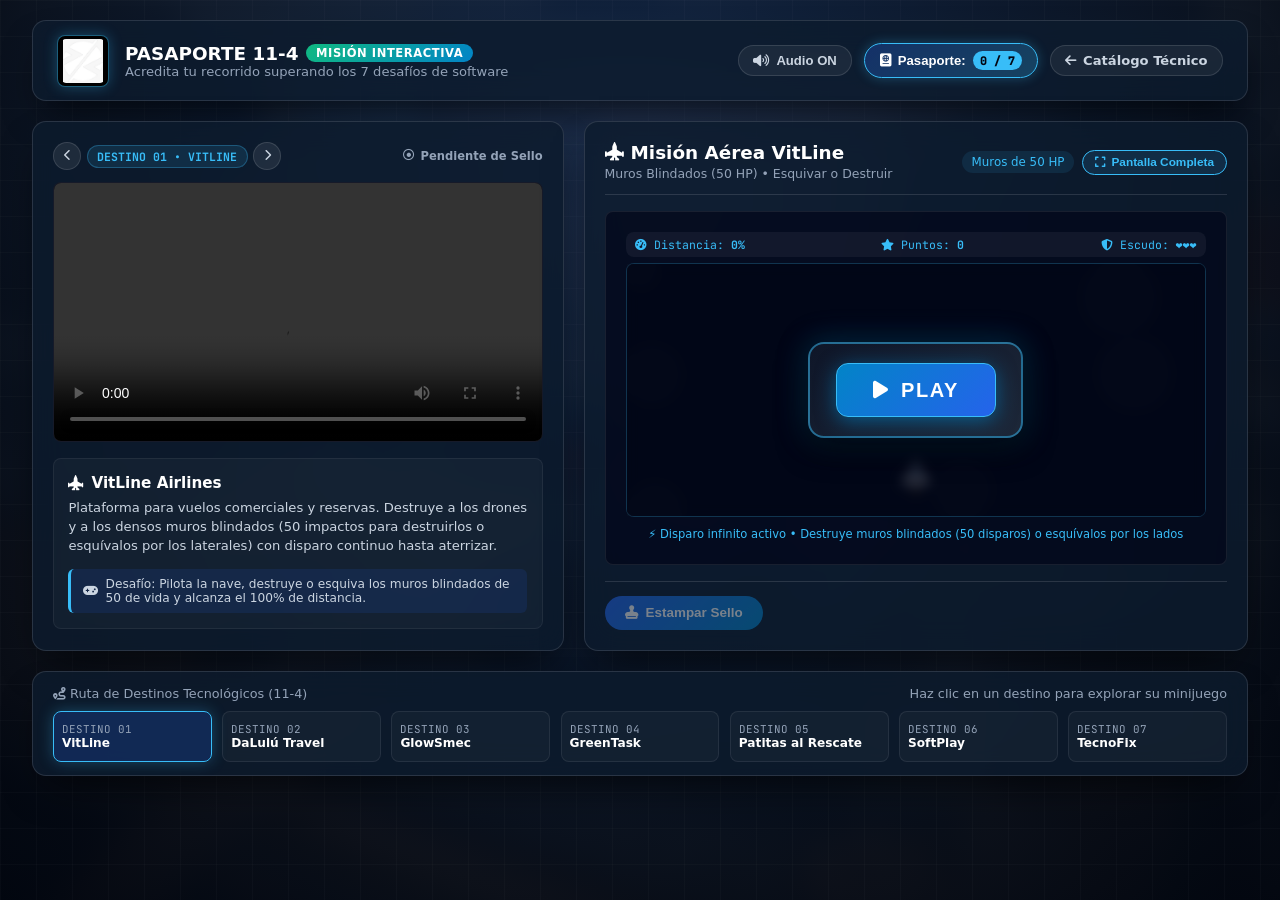
==== commit 36de9ba7: "Add files via upload" ====
--- a/juego.html
+++ b/juego.html
@@ -54,7 +54,7 @@
           <span id="passport-stamp-count" class="passport-stamp-badge">0 / 7</span>
         </button>
 
-        <a href="proyects.html" class="btn-header" title="Volver a la Muestra Técnica">
+        <a href="proyects.html?skipIntro=1" class="btn-header" title="Volver a la Muestra Técnica">
           <i class="fa-solid fa-arrow-left"></i>
           <span>Catálogo Técnico</span>
         </a>
@@ -67,7 +67,11 @@
       <!-- Panel Izquierdo: Video Demostrativo y Misión -->
       <section class="mission-video-card" aria-label="Demostración y Misión">
         <div class="mission-header-bar">
-          <span id="mission-dest-pill" class="mission-dest-pill">DESTINO 01 • VITLINE</span>
+          <div class="mission-pill-nav">
+            <button id="btn-prev-dest" class="btn-dest-nav" title="Destino anterior" aria-label="Destino anterior"><i class="fa-solid fa-chevron-left"></i></button>
+            <span id="mission-dest-pill" class="mission-dest-pill">DESTINO 01 • VITLINE</span>
+            <button id="btn-next-dest" class="btn-dest-nav" title="Destino siguiente" aria-label="Destino siguiente"><i class="fa-solid fa-chevron-right"></i></button>
+          </div>
           <span id="dest-status-badge" class="dest-status-badge">
             <i class="fa-regular fa-circle-dot"></i> <span>Pendiente de Sello</span>
           </span>
@@ -140,6 +144,9 @@
               <button id="btn-next-dest-now" class="btn-stamp-action">
                 <i class="fa-solid fa-forward-step"></i> Siguiente Destino
               </button>
+              <button id="btn-stay-and-explore" class="btn-stamp-action btn-secondary-victory">
+                <i class="fa-solid fa-gamepad"></i> Explorar Minijuegos
+              </button>
             </div>
           </div>
         </div>
@@ -197,7 +204,10 @@
       <div id="vip-reward-banner" class="vip-reward-banner">
         <h3><i class="fa-solid fa-trophy"></i> ¡FELICITACIONES! HAS COMPLETADO LA MISIÓN 11-4</h3>
         <p style="font-size: 0.84rem; color: #fef08a;">Has verificado y aprobado los 7 proyectos de software de la media técnica.</p>
-        <button id="open-vip-btn" class="btn-open-vip"><i class="fa-solid fa-door-open"></i> Entrar a la Sala VIP (Detrás del Código)</button>
+        <div class="vip-reward-buttons">
+          <button id="open-vip-btn" class="btn-open-vip"><i class="fa-solid fa-door-open"></i> Entrar a la Sala VIP (Detrás del Código)</button>
+          <button id="close-passport-banner-btn" class="btn-stamp-action btn-secondary-modal"><i class="fa-solid fa-gamepad"></i> Volver a los Minijuegos</button>
+        </div>
       </div>
     </div>
   </div>
@@ -222,30 +232,33 @@
       </p>
 
       <!-- Galería de Fotos del Laboratorio -->
-      <div style="display: grid; grid-template-columns: repeat(3, 1fr); gap: 0.75rem; margin-top: 0.5rem;">
-        <div style="height: 120px; border-radius: 8px; overflow: hidden; border: 1px solid rgba(255,255,255,0.1);">
-          <img src="assets/images/tecnologia.jpeg" style="width: 100%; height: 100%; object-fit: cover;" alt="Clase de software">
-        </div>
-        <div style="height: 120px; border-radius: 8px; overflow: hidden; border: 1px solid rgba(255,255,255,0.1);">
-          <img src="assets/images/aprender.jpeg" style="width: 100%; height: 100%; object-fit: cover;" alt="Estudiantes programando">
-        </div>
-        <div style="height: 120px; border-radius: 8px; overflow: hidden; border: 1px solid rgba(255,255,255,0.1);">
-          <img src="assets/images/juntos.jpeg" style="width: 100%; height: 100%; object-fit: cover;" alt="Trabajo en equipo">
-        </div>
-        <div style="height: 120px; border-radius: 8px; overflow: hidden; border: 1px solid rgba(255,255,255,0.1);">
-          <img src="assets/images/oportunidades.jpeg" style="width: 100%; height: 100%; object-fit: cover;" alt="Innovación">
-        </div>
-        <div style="height: 120px; border-radius: 8px; overflow: hidden; border: 1px solid rgba(255,255,255,0.1);">
-          <img src="assets/images/quehacemos.jpeg" style="width: 100%; height: 100%; object-fit: cover;" alt="Desarrollo">
-        </div>
-        <div style="height: 120px; border-radius: 8px; overflow: hidden; border: 1px solid rgba(255,255,255,0.1);">
-          <img src="assets/images/catalina.jpeg" style="width: 100%; height: 100%; object-fit: cover;" alt="Laboratorio">
-        </div>
-      </div>
-
-      <div style="text-align: center; margin-top: 1rem;">
-        <button onclick="window.print()" class="btn-stamp-action" style="background: linear-gradient(135deg, var(--gold-accent), #f59e0b); color: #030712;">
+      <div class="vip-photo-gallery">
+        <div class="vip-photo-item">
+          <img src="assets/images/tecnologia.jpeg" alt="Clase de software">
+        </div>
+        <div class="vip-photo-item">
+          <img src="assets/images/aprender.jpeg" alt="Estudiantes programando">
+        </div>
+        <div class="vip-photo-item">
+          <img src="assets/images/juntos.jpeg" alt="Trabajo en equipo">
+        </div>
+        <div class="vip-photo-item">
+          <img src="assets/images/oportunidades.jpeg" alt="Innovación">
+        </div>
+        <div class="vip-photo-item">
+          <img src="assets/images/quehacemos.jpeg" alt="Desarrollo">
+        </div>
+        <div class="vip-photo-item">
+          <img src="assets/images/catalina.jpeg" alt="Laboratorio">
+        </div>
+      </div>
+
+      <div class="vip-modal-footer">
+        <button onclick="window.print()" class="btn-stamp-action btn-print-cert">
           <i class="fa-solid fa-print"></i> Imprimir o Guardar mi Certificado 11-4
+        </button>
+        <button id="close-vip-btn-2" class="btn-stamp-action btn-secondary-modal">
+          <i class="fa-solid fa-arrow-left"></i> Volver al Pasaporte
         </button>
       </div>
     </div>
--- a/css/game.css
+++ b/css/game.css
@@ -41,14 +41,20 @@
   padding: 0;
 }
 
-html, body {
-  width: 100%;
-  height: 100%;
+html {
+  min-height: 100%;
+  overflow-x: hidden;
+}
+
+body {
   min-height: 100vh;
   font-family: 'Plus Jakarta Sans', system-ui, -apple-system, sans-serif;
   color: var(--text-primary);
   background-color: var(--bg-primary);
   overflow-x: hidden;
+  overflow-y: auto;
+  -webkit-overflow-scrolling: touch;
+  touch-action: pan-y;
 }
 
 /* Fondo Dinámico con Blur */
@@ -113,6 +119,7 @@
   max-width: 1440px;
   margin: 0 auto;
   padding: 1.25rem 2rem 1.5rem;
+  touch-action: pan-y;
 }
 
 /* ==========================================================================
@@ -262,6 +269,34 @@
   align-items: center;
   justify-content: space-between;
   margin-bottom: 0.75rem;
+}
+
+.mission-pill-nav {
+  display: flex;
+  align-items: center;
+  gap: 0.35rem;
+}
+
+.btn-dest-nav {
+  background: rgba(255, 255, 255, 0.08);
+  border: 1px solid var(--bg-glass-border);
+  color: var(--text-secondary);
+  width: 28px;
+  height: 28px;
+  border-radius: 50%;
+  display: flex;
+  align-items: center;
+  justify-content: center;
+  font-size: 0.72rem;
+  cursor: pointer;
+  transition: var(--transition-fast);
+  touch-action: manipulation;
+}
+
+.btn-dest-nav:hover, .btn-dest-nav:active {
+  background: var(--blue-accent);
+  color: #030712;
+  border-color: var(--blue-accent);
 }
 
 .mission-dest-pill {
@@ -531,7 +566,7 @@
   left: 0;
   width: 100%;
   height: 100%;
-  background: rgba(3, 7, 18, 0.9);
+  background: rgba(3, 7, 18, 0.92);
   backdrop-filter: blur(10px);
   z-index: 100;
   display: none;
@@ -539,6 +574,9 @@
   justify-content: center;
   padding: 1.25rem;
   text-align: center;
+  overflow-y: auto;
+  -webkit-overflow-scrolling: touch;
+  touch-action: pan-y;
 }
 
 .game-victory-overlay.active {
@@ -636,11 +674,24 @@
 .victory-actions {
   width: 100%;
   margin-top: 0.4rem;
+  display: flex;
+  flex-direction: column;
+  gap: 0.45rem;
 }
 
 .victory-actions .btn-stamp-action {
   width: 100%;
   justify-content: center;
+}
+
+.btn-secondary-victory {
+  background: rgba(255, 255, 255, 0.1) !important;
+  color: #ffffff !important;
+  border: 1px solid rgba(255, 255, 255, 0.2) !important;
+}
+
+.btn-secondary-victory:hover {
+  background: rgba(255, 255, 255, 0.2) !important;
 }
 
 /* ==========================================================================
@@ -664,36 +715,43 @@
     ". up ."
     "left . right"
     ". down .";
-  grid-gap: 6px;
-  width: 120px;
-  height: 120px;
-  margin: 0 auto;
+  grid-gap: 8px;
+  width: 156px;
+  height: 156px;
+  margin: 0.25rem auto 0;
   touch-action: manipulation;
   user-select: none;
 }
 
 .dpad-btn {
-  background: rgba(255, 255, 255, 0.12);
-  border: 1.5px solid rgba(255, 255, 255, 0.22);
-  border-radius: 10px;
+  background: rgba(255, 255, 255, 0.14);
+  border: 2px solid rgba(56, 189, 248, 0.4);
+  border-radius: 14px;
   color: #ffffff;
-  font-size: 1.1rem;
+  font-size: 1.35rem;
   display: flex;
   align-items: center;
   justify-content: center;
   cursor: pointer;
-  transition: background 0.1s, transform 0.1s;
+  transition: background 0.12s, transform 0.1s, border-color 0.12s, box-shadow 0.12s;
   touch-action: manipulation;
   user-select: none;
   -webkit-tap-highlight-color: transparent;
-  width: 36px;
-  height: 36px;
+  width: 48px;
+  height: 48px;
+  box-shadow: 0 4px 12px rgba(0, 0, 0, 0.35);
+}
+
+.dpad-btn:hover {
+  background: rgba(56, 189, 248, 0.25);
+  border-color: var(--blue-accent);
 }
 
 .dpad-btn:active {
   background: var(--blue-primary);
   border-color: var(--blue-accent);
-  transform: scale(0.92);
+  transform: scale(0.90);
+  box-shadow: 0 0 16px rgba(56, 189, 248, 0.6);
 }
 
 .dpad-btn.up { grid-area: up; justify-self: center; }
@@ -766,6 +824,70 @@
   display: block;
 }
 
+/* VitLine Pantalla de Inicio / Recuadro único de Botón Play */
+.vitline-start-overlay {
+  position: absolute;
+  top: 0;
+  left: 0;
+  width: 100%;
+  height: 100%;
+  background: rgba(2, 6, 23, 0.85);
+  backdrop-filter: blur(6px);
+  display: flex;
+  align-items: center;
+  justify-content: center;
+  z-index: 50;
+  padding: 1rem;
+  animation: fadeIn 0.25s ease-out;
+}
+
+.vitline-start-modal {
+  background: linear-gradient(145deg, rgba(15, 23, 42, 0.96), rgba(30, 41, 59, 0.96));
+  border: 2px solid rgba(56, 189, 248, 0.5);
+  box-shadow: 0 10px 30px rgba(0, 0, 0, 0.7), 0 0 30px rgba(2, 132, 199, 0.35);
+  border-radius: 16px;
+  padding: 1.2rem 1.6rem;
+  width: auto;
+  max-width: 260px;
+  text-align: center;
+  display: flex;
+  align-items: center;
+  justify-content: center;
+}
+
+.btn-play-vitline {
+  width: auto;
+  min-width: 160px;
+  padding: 0.9rem 2.2rem;
+  background: linear-gradient(135deg, #0284c7, #2563eb);
+  border: 1.5px solid #38bdf8;
+  border-radius: 12px;
+  color: #ffffff;
+  font-size: 1.25rem;
+  font-weight: 900;
+  letter-spacing: 0.08em;
+  display: flex;
+  align-items: center;
+  justify-content: center;
+  gap: 0.75rem;
+  cursor: pointer;
+  box-shadow: 0 4px 20px rgba(2, 132, 199, 0.6);
+  transition: all 0.2s cubic-bezier(0.4, 0, 0.2, 1);
+  user-select: none;
+  touch-action: manipulation;
+}
+
+.btn-play-vitline:hover {
+  background: linear-gradient(135deg, #0369a1, #1d4ed8);
+  box-shadow: 0 6px 28px rgba(56, 189, 248, 0.8);
+  transform: translateY(-2px) scale(1.04);
+}
+
+.btn-play-vitline:active {
+  transform: scale(0.96);
+  box-shadow: 0 2px 10px rgba(2, 132, 199, 0.5);
+}
+
 .vitline-mobile-controls {
   display: flex;
   align-items: center;
@@ -809,8 +931,66 @@
   flex-direction: column;
   height: 100%;
   width: 100%;
-  gap: 0.4rem;
-  align-items: center;
+  gap: 0.35rem;
+  align-items: center;
+}
+
+/* Selector y Barra de 5 Acertijos DaLulú */
+.dalulu-levels-bar {
+  display: flex;
+  align-items: center;
+  justify-content: space-between;
+  width: 100%;
+  gap: 0.35rem;
+  padding: 0.25rem 0.5rem;
+  background: rgba(255, 255, 255, 0.04);
+  border: 1px solid rgba(255, 255, 255, 0.08);
+  border-radius: var(--radius-sm);
+}
+
+.dalulu-lvl-chips {
+  display: flex;
+  gap: 0.25rem;
+}
+
+.dalulu-lvl-chip {
+  padding: 0.15rem 0.45rem;
+  border-radius: 6px;
+  font-size: 0.68rem;
+  font-weight: 800;
+  font-family: 'JetBrains Mono', monospace;
+  background: rgba(255, 255, 255, 0.06);
+  color: var(--text-muted);
+  border: 1px solid rgba(255, 255, 255, 0.12);
+  cursor: pointer;
+  transition: all 0.15s ease;
+  user-select: none;
+}
+
+.dalulu-lvl-chip.active {
+  background: rgba(56, 189, 248, 0.2);
+  border-color: #38bdf8;
+  color: #38bdf8;
+  box-shadow: 0 0 8px rgba(56, 189, 248, 0.4);
+}
+
+.dalulu-lvl-chip.completed {
+  background: rgba(16, 185, 129, 0.2);
+  border-color: #10b981;
+  color: #10b981;
+}
+
+.dalulu-riddle-box {
+  width: 100%;
+  text-align: center;
+  font-size: 0.72rem;
+  color: var(--gold-accent);
+  background: rgba(251, 191, 36, 0.08);
+  border: 1px solid rgba(251, 191, 36, 0.25);
+  border-radius: 6px;
+  padding: 0.22rem 0.5rem;
+  font-weight: 700;
+  line-height: 1.25;
 }
 
 .maze-word-tracker {
@@ -846,6 +1026,19 @@
   color: var(--gold-accent);
   box-shadow: 0 0 10px var(--gold-glow);
   transform: scale(1.05);
+}
+
+.letter-tile-slot.target-active {
+  border-style: solid;
+  border-color: var(--blue-accent);
+  color: var(--blue-accent);
+  background: rgba(56, 189, 248, 0.15);
+  animation: letterTargetPulse 0.9s ease-in-out infinite alternate;
+}
+
+@keyframes letterTargetPulse {
+  0% { transform: scale(1); box-shadow: 0 0 4px var(--blue-glow); }
+  100% { transform: scale(1.12); box-shadow: 0 0 14px var(--blue-accent); }
 }
 
 .dalulu-maze-board {
@@ -913,68 +1106,311 @@
 }
 
 /* ==========================================================================
-   MINIJUEGO 3: GLOWSMEC (JUEGO DE PRECISIÓN CORTE DE CABELLO - SQUID GAME STYLE)
+   MINIJUEGO 3: GLOWSMEC (ATENCIÓN A CLIENTES • ESTILO COCINA / SALON DASH)
    ========================================================================== */
 
-.glowsmec-precision-ui {
+.glowsmec-salon-ui {
   display: flex;
   flex-direction: column;
   height: 100%;
   width: 100%;
-  gap: 0.4rem;
-  align-items: center;
-}
-
-.precision-hud-bar {
+  gap: 0.45rem;
+  align-items: center;
+}
+
+.salon-hud-bar {
   display: flex;
   align-items: center;
   justify-content: space-between;
   width: 100%;
-  padding: 0.35rem 0.6rem;
+  padding: 0.35rem 0.65rem;
   background: rgba(255, 255, 255, 0.05);
   border-radius: var(--radius-sm);
   font-size: 0.76rem;
-}
-
-.tension-meter-track {
-  width: 90px;
-  height: 8px;
+  color: #f472b6;
+}
+
+.salon-patience-wrap {
+  display: flex;
+  align-items: center;
+  gap: 0.35rem;
+}
+
+.salon-patience-track {
+  width: 110px;
+  height: 10px;
   background: rgba(255, 255, 255, 0.1);
   border-radius: var(--radius-full);
   overflow: hidden;
-}
-
-.tension-meter-fill {
+  position: relative;
+}
+
+.salon-patience-fill {
   height: 100%;
-  width: 0%;
-  background: linear-gradient(90deg, #10b981, #f59e0b, #ef4444);
-  transition: width 0.1s ease;
-}
-
-.haircut-canvas-stage {
+  width: 100%;
+  background: linear-gradient(90deg, #10b981, #22c55e);
+  transition: width 0.1s linear, background 0.3s ease;
+}
+
+.salon-patience-fill.warning {
+  background: linear-gradient(90deg, #f59e0b, #ea580c);
+}
+
+.salon-patience-fill.urgent {
+  background: linear-gradient(90deg, #ef4444, #dc2626);
+  animation: urgentPulse 0.5s infinite alternate;
+}
+
+@keyframes urgentPulse {
+  0% { opacity: 0.85; }
+  100% { opacity: 1; filter: drop-shadow(0 0 6px #ef4444); }
+}
+
+/* Área del Salón & Clientes (Inspirado en Cooking Diner) */
+.cooking-salon-scene {
+  display: flex;
+  flex-direction: column;
+  width: 100%;
+  gap: 0.4rem;
+}
+
+.customers-counter-row {
+  display: grid;
+  grid-template-columns: 1fr 1fr;
+  gap: 0.5rem;
+  width: 100%;
+  min-height: 110px;
+}
+
+.customer-counter-spot {
+  display: flex;
+  align-items: center;
+  justify-content: space-between;
+  background: rgba(15, 23, 42, 0.75);
+  border: 1.5px solid rgba(236, 72, 153, 0.35);
+  border-radius: var(--radius-md);
+  padding: 0.4rem 0.55rem;
   position: relative;
-  width: 100%;
+  box-shadow: inset 0 0 15px rgba(0,0,0,0.5);
+  transition: all 0.25s ease;
+}
+
+.customer-counter-spot.empty {
+  opacity: 0.4;
+  border-style: dashed;
+  justify-content: center;
+}
+
+.customer-avatar-box {
+  display: flex;
+  flex-direction: column;
+  align-items: center;
+  justify-content: center;
+  width: 52px;
+  flex-shrink: 0;
+}
+
+.customer-avatar-icon {
+  font-size: 2.2rem;
+  filter: drop-shadow(0 0 6px rgba(236, 72, 153, 0.5));
+  animation: customerBob 1.8s ease-in-out infinite alternate;
+}
+
+@keyframes customerBob {
+  0% { transform: translateY(0); }
+  100% { transform: translateY(-3px); }
+}
+
+.customer-name-tag {
+  font-size: 0.65rem;
+  font-weight: 800;
+  color: #fbcfe8;
+  margin-top: 0.1rem;
+  text-align: center;
+  white-space: nowrap;
+}
+
+/* Tablón de Pedido estilo Cooking Game con Barra Vertical */
+.customer-order-card {
+  display: flex;
+  align-items: center;
+  background: #ffffff;
+  border: 2px solid #cbd5e1;
+  border-radius: 10px;
+  padding: 0.35rem 0.45rem;
+  gap: 0.4rem;
+  box-shadow: 0 4px 12px rgba(0,0,0,0.35);
   flex: 1;
-  min-height: 230px;
-  background: #020617;
-  border-radius: var(--radius-sm);
+  max-width: 148px;
+  min-height: 74px;
+  position: relative;
+}
+
+.order-items-col {
+  display: flex;
+  flex-direction: column;
+  gap: 0.35rem;
+  flex: 1;
+}
+
+.order-dish-badge {
+  display: flex;
+  align-items: center;
+  gap: 0.35rem;
+  background: #f8fafc;
+  border: 1.5px solid #e2e8f0;
+  border-radius: 6px;
+  padding: 0.2rem 0.4rem;
+  font-size: 0.72rem;
+  font-weight: 800;
+  color: #0f172a;
+  transition: all 0.2s ease;
+  box-shadow: 0 1px 3px rgba(0,0,0,0.06);
+}
+
+.order-dish-badge.collected {
+  background: #dcfce7 !important;
+  border-color: #22c55e !important;
+  color: #15803d !important;
+  box-shadow: 0 0 8px rgba(34, 197, 94, 0.45) !important;
+}
+
+.order-dish-icon {
+  font-size: 0.92rem;
+  display: flex;
+  align-items: center;
+  justify-content: center;
+  min-width: 16px;
+}
+
+.order-dish-name {
+  font-size: 0.72rem;
+  font-weight: 800;
+  white-space: nowrap;
+}
+
+/* Barra Vertical de Paciencia (20s) estilo Cooking Game */
+.order-timer-vertical {
+  width: 7px;
+  height: 58px;
+  background: #e2e8f0;
+  border-radius: 4px;
   overflow: hidden;
-  border: 1px solid rgba(236, 72, 153, 0.3);
-  touch-action: none;
-  cursor: crosshair;
-}
-
-#glowsmec-canvas {
+  position: relative;
+  display: flex;
+  flex-direction: column-reverse;
+  flex-shrink: 0;
+}
+
+.vertical-timer-fill {
   width: 100%;
   height: 100%;
-  display: block;
-}
-
-.precision-instructions-hint {
+  background: linear-gradient(0deg, #10b981, #22c55e);
+  transition: height 0.1s linear, background 0.3s ease;
+  border-radius: 4px;
+}
+
+.vertical-timer-fill.warning {
+  background: linear-gradient(0deg, #f59e0b, #ea580c);
+}
+
+.vertical-timer-fill.urgent {
+  background: linear-gradient(0deg, #ef4444, #dc2626);
+  animation: urgentPulse 0.5s infinite alternate;
+}
+
+/* Mostrador Divisor */
+.salon-counter-surface {
+  width: 100%;
+  height: 8px;
+  background: linear-gradient(90deg, #78350f, #b45309, #78350f);
+  border-radius: 4px;
+  box-shadow: 0 2px 8px rgba(0,0,0,0.6);
+  margin: 0.1rem 0;
+}
+
+/* Alerta flotante de propina */
+.tip-floating-toast {
+  position: absolute;
+  top: 5px;
+  right: 15px;
+  font-size: 0.82rem;
+  font-weight: 800;
+  color: #fbbf24;
+  text-shadow: 0 0 8px rgba(251, 191, 36, 0.8);
+  animation: floatTip 0.8s ease-out forwards;
+  pointer-events: none;
+}
+
+@keyframes floatTip {
+  0% { transform: translateY(0); opacity: 0; }
+  20% { opacity: 1; }
+  100% { transform: translateY(-16px); opacity: 0; }
+}
+
+/* Estante de Cosméticos de Peluquería */
+.cosmetics-shelf-grid {
+  display: grid;
+  grid-template-columns: repeat(4, 1fr);
+  gap: 0.4rem;
+  width: 100%;
+}
+
+.cosmetic-card-btn {
+  background: rgba(15, 23, 42, 0.75);
+  border: 1.5px solid var(--item-border, rgba(255, 255, 255, 0.2));
+  border-radius: 10px;
+  padding: 0.45rem 0.2rem;
+  display: flex;
+  flex-direction: column;
+  align-items: center;
+  justify-content: center;
+  text-align: center;
+  gap: 0.25rem;
+  cursor: pointer;
+  transition: all 0.18s cubic-bezier(0.4, 0, 0.2, 1);
+  user-select: none;
+  touch-action: manipulation;
+  box-shadow: 0 3px 8px rgba(0, 0, 0, 0.35);
+  position: relative;
+  overflow: hidden;
+}
+
+.cosmetic-card-btn:hover {
+  border-color: var(--item-border, #ffffff);
+  box-shadow: 0 0 14px var(--item-border, rgba(255,255,255,0.4));
+  transform: translateY(-2px);
+}
+
+.cosmetic-card-btn:active {
+  transform: scale(0.92);
+  background: var(--item-bg, rgba(236, 72, 153, 0.3));
+  box-shadow: 0 0 18px var(--item-border, #ec4899);
+}
+
+.cosmetic-icon-bubble {
+  width: 38px;
+  height: 38px;
+  border-radius: 50%;
+  display: flex;
+  align-items: center;
+  justify-content: center;
+  font-size: 1.15rem;
+  transition: transform 0.18s ease;
+  box-shadow: 0 2px 6px rgba(0, 0, 0, 0.3);
+}
+
+.cosmetic-card-btn:hover .cosmetic-icon-bubble {
+  transform: scale(1.12);
+}
+
+.cosmetic-name {
   font-size: 0.72rem;
-  color: var(--text-muted);
-  text-align: center;
-  padding: 0.2rem;
+  font-weight: 800;
+  color: #ffffff;
+  letter-spacing: 0.02em;
+  line-height: 1.15;
+  text-shadow: 0 1px 4px rgba(0,0,0,0.85);
 }
 
 /* ==========================================================================
@@ -1012,8 +1448,30 @@
   background: #020617;
   border-radius: var(--radius-sm);
   overflow: hidden;
-  border: 1.5px solid rgba(16, 185, 129, 0.35);
+  border: 2px solid rgba(239, 68, 68, 0.7);
+  box-shadow: 0 0 14px rgba(239, 68, 68, 0.35);
   touch-action: none;
+  transition: all 0.2s ease;
+}
+
+.snake-canvas-wrap.crashed {
+  border-color: #ef4444 !important;
+  box-shadow: 0 0 25px rgba(239, 68, 68, 0.95) !important;
+  animation: snakeCrashShake 0.4s ease-in-out;
+}
+
+@keyframes snakeCrashShake {
+  0%, 100% { transform: translateX(0); }
+  20%, 60% { transform: translateX(-6px); }
+  40%, 80% { transform: translateX(6px); }
+}
+
+.snake-hazard-hint {
+  font-size: 0.7rem;
+  color: #f87171;
+  text-align: center;
+  font-weight: 700;
+  padding: 0.15rem;
 }
 
 #snake-canvas {
@@ -1046,6 +1504,16 @@
   font-family: 'JetBrains Mono', monospace;
   font-size: 0.74rem;
   color: #ffffff;
+}
+
+.runner-speed-badge {
+  font-size: 0.7rem;
+  font-weight: 800;
+  padding: 0.15rem 0.45rem;
+  border-radius: var(--radius-full);
+  background: rgba(56, 189, 248, 0.15);
+  border: 1px solid var(--blue-accent);
+  color: var(--blue-accent);
 }
 
 .runner-canvas-wrap {
@@ -1067,6 +1535,58 @@
   display: block;
 }
 
+.runner-dual-controls {
+  display: flex;
+  width: 100%;
+  gap: 0.6rem;
+  margin-top: 0.2rem;
+}
+
+.runner-btn {
+  flex: 1;
+  font-weight: 800;
+  font-size: 0.88rem;
+  padding: 0.7rem 0.8rem;
+  border-radius: var(--radius-md);
+  cursor: pointer;
+  display: flex;
+  align-items: center;
+  justify-content: center;
+  gap: 0.45rem;
+  touch-action: manipulation;
+  user-select: none;
+  transition: transform 0.1s, box-shadow 0.15s, background 0.15s;
+  letter-spacing: 0.5px;
+}
+
+.runner-btn:active {
+  transform: scale(0.94);
+}
+
+.runner-btn-down {
+  background: linear-gradient(135deg, #ea580c, #c2410c);
+  border: 1.5px solid #fb923c;
+  color: #ffffff;
+  box-shadow: 0 0 14px rgba(234, 88, 12, 0.4);
+}
+
+.runner-btn-down:active {
+  background: #f97316;
+  box-shadow: 0 0 20px rgba(249, 115, 22, 0.7);
+}
+
+.runner-btn-jump {
+  background: linear-gradient(135deg, #059669, #047857);
+  border: 1.5px solid #34d399;
+  color: #ffffff;
+  box-shadow: 0 0 14px rgba(5, 150, 105, 0.4);
+}
+
+.runner-btn-jump:active {
+  background: #10b981;
+  box-shadow: 0 0 20px rgba(16, 185, 129, 0.7);
+}
+
 .runner-jump-touch-btn {
   width: 100%;
   background: linear-gradient(135deg, #f59e0b, #d97706);
@@ -1100,8 +1620,56 @@
   flex-direction: column;
   height: 100%;
   width: 100%;
-  gap: 0.4rem;
-  align-items: center;
+  gap: 0.35rem;
+  align-items: center;
+}
+
+.softplay-puzzles-strip {
+  display: flex;
+  align-items: center;
+  gap: 0.25rem;
+  width: 100%;
+  overflow-x: auto;
+  padding: 0.2rem 0;
+  scrollbar-width: thin;
+}
+
+.softplay-puzzle-pill {
+  flex-shrink: 0;
+  padding: 0.15rem 0.45rem;
+  font-size: 0.65rem;
+  font-weight: 700;
+  border-radius: var(--radius-full);
+  background: rgba(255, 255, 255, 0.06);
+  border: 1px solid rgba(255, 255, 255, 0.15);
+  color: var(--text-muted);
+  transition: all 0.2s ease;
+  user-select: none;
+}
+
+.softplay-puzzle-pill.active {
+  background: rgba(56, 189, 248, 0.25);
+  border-color: var(--blue-accent);
+  color: var(--blue-accent);
+  box-shadow: 0 0 8px var(--blue-glow);
+  transform: scale(1.05);
+}
+
+.softplay-puzzle-pill.completed {
+  background: rgba(16, 185, 129, 0.2);
+  border-color: var(--green-accent);
+  color: var(--green-accent);
+}
+
+.softplay-puzzle-meta {
+  display: flex;
+  align-items: center;
+  justify-content: space-between;
+  width: 100%;
+  padding: 0.25rem 0.5rem;
+  background: rgba(255, 255, 255, 0.04);
+  border-radius: var(--radius-sm);
+  font-size: 0.72rem;
 }
 
 .robot-command-queue-bar {
@@ -1401,6 +1969,156 @@
   100% { box-shadow: 0 0 25px #ef4444; }
 }
 
+.pc-part-card[draggable="true"] {
+  cursor: grab;
+}
+.pc-part-card.dragging {
+  opacity: 0.45;
+  transform: scale(0.96);
+}
+.pc-slot-zone.drag-over {
+  border-color: #38bdf8;
+  background: rgba(56, 189, 248, 0.25);
+  box-shadow: 0 0 16px rgba(56, 189, 248, 0.6);
+  transform: scale(1.02);
+}
+
+.btn-slot-action {
+  background: linear-gradient(135deg, #f59e0b, #d97706);
+  border: 1px solid #fbbf24;
+  color: #0f172a;
+  font-size: 0.65rem;
+  font-weight: 800;
+  padding: 0.28rem 0.45rem;
+  border-radius: 6px;
+  cursor: pointer;
+  animation: pulseGlow 1.4s infinite alternate;
+  transition: transform 0.15s, background 0.15s;
+  margin-top: 0.2rem;
+  display: inline-flex;
+  align-items: center;
+  gap: 0.25rem;
+  width: 100%;
+  justify-content: center;
+}
+.btn-slot-action:hover {
+  background: #fbbf24;
+  transform: scale(1.03);
+}
+.btn-slot-action:active {
+  transform: scale(0.95);
+}
+
+.pc-console-box {
+  width: 100%;
+  max-width: 380px;
+  background: rgba(15, 23, 42, 0.95);
+  border: 1.5px solid rgba(56, 189, 248, 0.4);
+  box-shadow: 0 8px 24px rgba(0, 0, 0, 0.6);
+  border-radius: 12px;
+  padding: 0.65rem 0.8rem;
+  display: flex;
+  flex-direction: column;
+  gap: 0.5rem;
+  animation: fadeIn 0.3s ease;
+}
+.console-tools-bar {
+  display: flex;
+  align-items: center;
+  justify-content: space-between;
+  gap: 0.5rem;
+  flex-wrap: wrap;
+}
+.rgb-tool-group {
+  display: flex;
+  align-items: center;
+  gap: 0.35rem;
+}
+.btn-rgb-chip {
+  width: 20px;
+  height: 20px;
+  border-radius: 50%;
+  border: 2px solid rgba(255,255,255,0.4);
+  cursor: pointer;
+  transition: transform 0.15s, box-shadow 0.15s;
+}
+.btn-rgb-chip:hover, .btn-rgb-chip.active {
+  transform: scale(1.22);
+  border-color: #ffffff;
+  box-shadow: 0 0 10px currentColor;
+}
+.btn-console-fan {
+  background: rgba(255, 255, 255, 0.08);
+  border: 1px solid rgba(56, 189, 248, 0.35);
+  color: #38bdf8;
+  font-size: 0.72rem;
+  font-weight: 700;
+  padding: 0.35rem 0.65rem;
+  border-radius: 8px;
+  cursor: pointer;
+  display: inline-flex;
+  align-items: center;
+  gap: 0.4rem;
+  transition: all 0.2s;
+}
+.btn-console-fan:hover {
+  background: rgba(56, 189, 248, 0.18);
+}
+.btn-console-fan.turbo {
+  background: rgba(16, 185, 129, 0.22);
+  border-color: #10b981;
+  color: #34d399;
+}
+.benchmark-results-grid {
+  display: grid;
+  grid-template-columns: repeat(2, 1fr);
+  gap: 0.35rem;
+  background: rgba(2, 6, 23, 0.85);
+  border: 1px solid rgba(255, 255, 255, 0.08);
+  border-radius: 8px;
+  padding: 0.45rem;
+  font-size: 0.72rem;
+  color: #cbd5e1;
+}
+.btn-benchmark-run {
+  width: 100%;
+  padding: 0.6rem 0.8rem;
+  background: linear-gradient(135deg, #0284c7, #2563eb);
+  border: 1.5px solid #38bdf8;
+  border-radius: 8px;
+  color: #ffffff;
+  font-size: 0.8rem;
+  font-weight: 800;
+  cursor: pointer;
+  display: flex;
+  align-items: center;
+  justify-content: center;
+  gap: 0.5rem;
+  box-shadow: 0 0 15px rgba(56, 189, 248, 0.4);
+  transition: all 0.2s ease;
+}
+.btn-benchmark-run:hover {
+  background: linear-gradient(135deg, #0369a1, #1d4ed8);
+  transform: scale(1.02);
+  box-shadow: 0 0 20px rgba(56, 189, 248, 0.6);
+}
+.pc-chassis-stage.rgb-cyan {
+  border-color: #06b6d4;
+  box-shadow: inset 0 0 25px rgba(0,0,0,0.8), 0 0 20px rgba(6, 182, 212, 0.4);
+}
+.pc-chassis-stage.rgb-green {
+  border-color: #10b981;
+  box-shadow: inset 0 0 25px rgba(0,0,0,0.8), 0 0 20px rgba(16, 185, 129, 0.4);
+}
+.pc-chassis-stage.rgb-purple {
+  border-color: #a855f7;
+  box-shadow: inset 0 0 25px rgba(0,0,0,0.8), 0 0 20px rgba(168, 85, 247, 0.4);
+}
+.pc-chassis-stage.rgb-rainbow {
+  border-color: #f43f5e;
+  animation: rgbCycle 3s linear infinite;
+}
+
 /* ==========================================================================
    DOCK NAVEGADOR DE DESTINOS (7 DESTINOS)
    ========================================================================== */
@@ -1487,13 +2205,18 @@
   left: 0;
   width: 100%;
   height: 100%;
-  background: rgba(3, 7, 18, 0.85);
-  backdrop-filter: blur(8px);
-  z-index: 1000;
+  background: rgba(3, 7, 18, 0.88);
+  backdrop-filter: blur(10px);
+  z-index: 100000;
   display: none;
-  align-items: center;
-  justify-content: center;
-  padding: 1.5rem;
+  align-items: flex-start;
+  justify-content: center;
+  padding: 1.5rem 1rem;
+  overflow-y: auto;
+  overflow-x: hidden;
+  -webkit-overflow-scrolling: touch;
+  touch-action: pan-y;
+  overscroll-behavior-y: contain;
 }
 
 .modal-backdrop.active {
@@ -1508,11 +2231,17 @@
   max-width: 820px;
   box-shadow: 0 25px 60px rgba(0, 0, 0, 0.9), 0 0 40px var(--blue-glow);
   position: relative;
-  overflow: hidden;
+  margin: auto;
   padding: 2rem;
   display: flex;
   flex-direction: column;
-  gap: 1.5rem;
+  gap: 1.25rem;
+  max-height: calc(100vh - 2.5rem);
+  overflow-y: auto;
+  overflow-x: hidden;
+  -webkit-overflow-scrolling: touch;
+  touch-action: pan-y;
+  overscroll-behavior: contain;
 }
 
 .passport-modal-header {
@@ -1520,7 +2249,15 @@
   align-items: center;
   justify-content: space-between;
   border-bottom: 1px solid var(--bg-glass-border);
-  padding-bottom: 1rem;
+  padding-bottom: 0.85rem;
+  position: sticky;
+  top: -2rem;
+  background: #0a172a;
+  z-index: 20;
+  margin: -2rem -2rem 0 -2rem;
+  padding: 1.25rem 2rem 0.85rem;
+  border-top-left-radius: var(--radius-lg);
+  border-top-right-radius: var(--radius-lg);
 }
 
 .passport-badge-title {
@@ -1658,7 +2395,7 @@
   background: linear-gradient(135deg, rgba(251, 191, 36, 0.15), rgba(245, 158, 11, 0.05));
   border: 1px solid var(--gold-accent);
   border-radius: var(--radius-sm);
-  padding: 1rem;
+  padding: 1.2rem;
   text-align: center;
   margin-top: 1rem;
 }
@@ -1673,15 +2410,82 @@
   margin-bottom: 0.35rem;
 }
 
+.vip-reward-buttons {
+  display: flex;
+  gap: 0.6rem;
+  justify-content: center;
+  flex-wrap: wrap;
+  margin-top: 0.75rem;
+}
+
 .btn-open-vip {
-  margin-top: 0.5rem;
   background: linear-gradient(135deg, var(--gold-accent), #f59e0b);
   border: none;
   color: #030712;
   font-weight: 800;
-  padding: 0.5rem 1.25rem;
+  padding: 0.55rem 1.3rem;
   border-radius: var(--radius-full);
   cursor: pointer;
+  touch-action: manipulation;
+  transition: transform 0.2s, box-shadow 0.2s;
+}
+
+.btn-open-vip:hover {
+  transform: translateY(-2px);
+  box-shadow: 0 0 15px var(--gold-glow);
+}
+
+.btn-secondary-modal {
+  background: rgba(255, 255, 255, 0.1) !important;
+  color: #ffffff !important;
+  border: 1px solid rgba(255, 255, 255, 0.2) !important;
+  font-weight: 700;
+  font-size: 0.84rem;
+  touch-action: manipulation;
+}
+
+.btn-secondary-modal:hover {
+  background: rgba(255, 255, 255, 0.2) !important;
+}
+
+.vip-photo-gallery {
+  display: grid;
+  grid-template-columns: repeat(3, 1fr);
+  gap: 0.75rem;
+  margin-top: 0.5rem;
+}
+
+.vip-photo-item {
+  height: 120px;
+  border-radius: 8px;
+  overflow: hidden;
+  border: 1px solid rgba(255, 255, 255, 0.1);
+}
+
+.vip-photo-item img {
+  width: 100%;
+  height: 100%;
+  object-fit: cover;
+  transition: transform 0.3s ease;
+}
+
+.vip-photo-item img:hover {
+  transform: scale(1.05);
+}
+
+.vip-modal-footer {
+  text-align: center;
+  margin-top: 1rem;
+  display: flex;
+  gap: 0.75rem;
+  justify-content: center;
+  flex-wrap: wrap;
+}
+
+.btn-print-cert {
+  background: linear-gradient(135deg, var(--gold-accent), #f59e0b) !important;
+  color: #030712 !important;
+  touch-action: manipulation;
 }
 
 /* ==========================================================================
@@ -1702,21 +2506,94 @@
 
 @media (max-width: 768px) {
   .game-wrapper {
-    padding: 1rem 0.75rem;
+    padding: 0.75rem 0.6rem 2rem;
+    min-height: 100%;
   }
+
   .game-header {
     flex-direction: column;
     align-items: flex-start;
     gap: 0.75rem;
   }
+
   .header-actions {
     width: 100%;
     justify-content: space-between;
   }
+
+  .destinations-dock {
+    padding: 0.75rem 0.6rem;
+  }
+
   .dock-items-row {
-    grid-template-columns: repeat(2, 1fr);
+    display: flex;
+    overflow-x: auto;
+    gap: 0.5rem;
+    padding-bottom: 0.4rem;
+    -webkit-overflow-scrolling: touch;
+    touch-action: pan-x;
+    scrollbar-width: thin;
+    scroll-snap-type: x proximity;
   }
+
+  .dest-dock-item {
+    flex: 0 0 135px;
+    min-width: 135px;
+    scroll-snap-align: start;
+  }
+
+  .modal-backdrop {
+    padding: 0.75rem 0.5rem;
+  }
+
+  .passport-card-modal {
+    padding: 1.25rem 0.85rem;
+    gap: 1rem;
+    max-height: 92vh;
+  }
+
+  .passport-modal-header {
+    top: -1.25rem;
+    margin: -1.25rem -0.85rem 0 -0.85rem;
+    padding: 1rem 0.85rem 0.75rem;
+  }
+
+  .passport-badge-title h2 {
+    font-size: 1.05rem;
+  }
+
   .stamps-slots-grid {
     grid-template-columns: repeat(2, 1fr);
+    gap: 0.5rem;
   }
-}
+
+  .stamp-slot-card {
+    height: auto;
+    min-height: 88px;
+    padding: 0.45rem 0.3rem;
+    gap: 0.2rem;
+  }
+
+  .stamp-seal-circle {
+    width: 42px;
+    height: 42px;
+    font-size: 1.1rem;
+  }
+
+  .stamp-slot-title {
+    font-size: 0.68rem;
+  }
+
+  .stamp-status-text {
+    font-size: 0.6rem;
+  }
+
+  .vip-photo-gallery {
+    grid-template-columns: repeat(2, 1fr);
+    gap: 0.5rem;
+  }
+
+  .vip-photo-item {
+    height: 96px;
+  }
+}
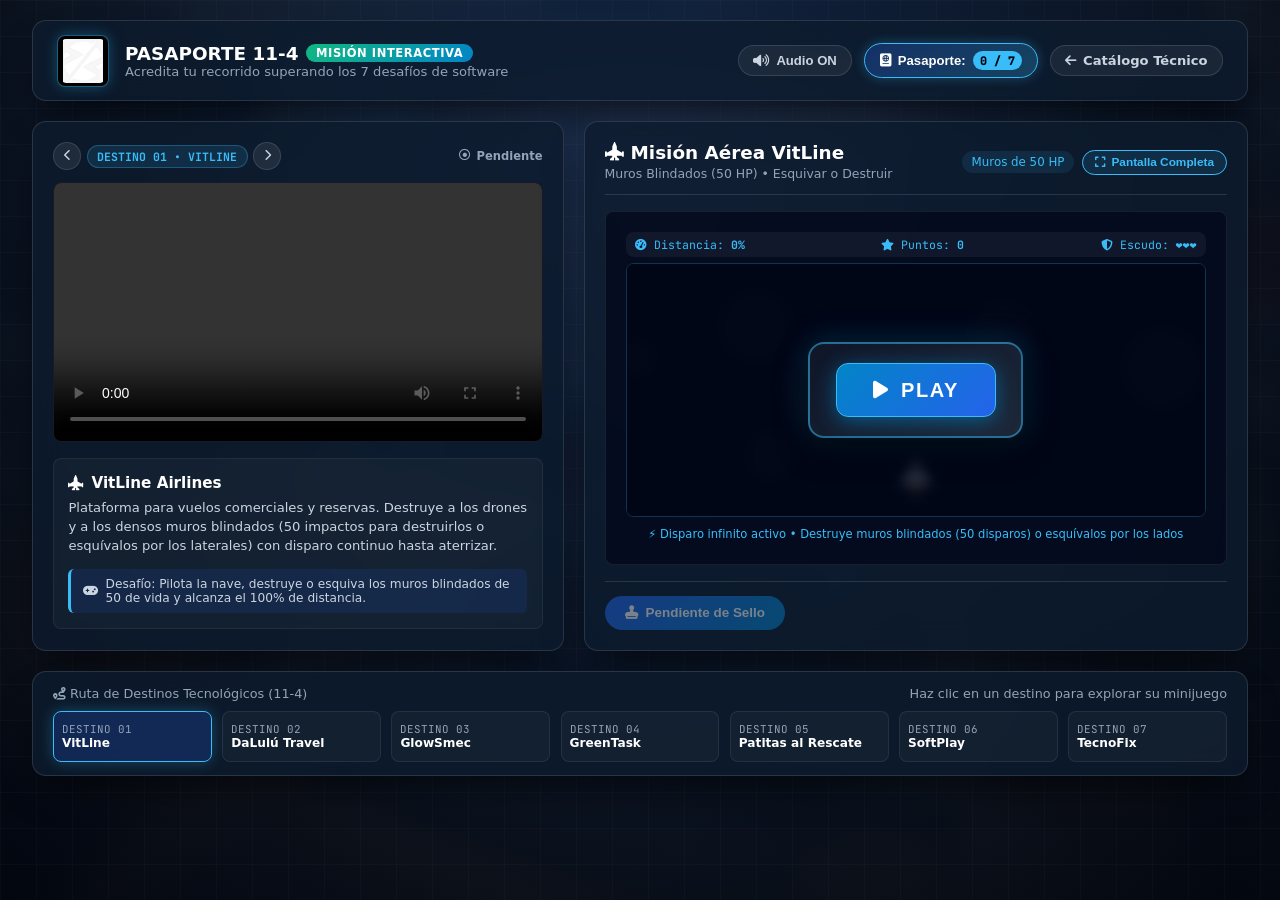
==== commit c163249b: "Add files via upload" ====
--- a/juego.html
+++ b/juego.html
@@ -202,33 +202,33 @@
 
       <!-- Banner que aparece al completar los 7 sellos -->
       <div id="vip-reward-banner" class="vip-reward-banner">
-        <h3><i class="fa-solid fa-trophy"></i> ¡FELICITACIONES! HAS COMPLETADO LA MISIÓN 11-4</h3>
-        <p style="font-size: 0.84rem; color: #fef08a;">Has verificado y aprobado los 7 proyectos de software de la media técnica.</p>
+        <h3><i class="fa-solid fa-trophy"></i> ¡Misión 11-4 Completada!</h3>
+        <p style="font-size: 0.85rem; color: #fef08a;">Has superado los 7 desafíos de software.</p>
         <div class="vip-reward-buttons">
-          <button id="open-vip-btn" class="btn-open-vip"><i class="fa-solid fa-door-open"></i> Entrar a la Sala VIP (Detrás del Código)</button>
-          <button id="close-passport-banner-btn" class="btn-stamp-action btn-secondary-modal"><i class="fa-solid fa-gamepad"></i> Volver a los Minijuegos</button>
+          <button id="open-vip-btn" class="btn-open-vip"><i class="fa-solid fa-code"></i> Detrás del Código</button>
+          <button id="close-passport-banner-btn" class="btn-stamp-action btn-secondary-modal"><i class="fa-solid fa-gamepad"></i> Minijuegos</button>
         </div>
       </div>
     </div>
   </div>
 
-  <!-- MODAL 2: SALA VIP / DETRÁS DEL CÓDIGO (FOTOS Y RECONOCIMIENTO) -->
+  <!-- MODAL 2: DETRÁS DEL CÓDIGO (FOTOS Y LABORATOTIO) -->
   <div id="vip-modal" class="modal-backdrop">
     <div class="passport-card-modal" style="max-width: 920px;">
       <div class="passport-modal-header">
         <div class="passport-badge-title">
-          <i class="fa-solid fa-graduation-cap" style="font-size: 1.8rem; color: var(--gold-accent);"></i>
+          <i class="fa-solid fa-code" style="font-size: 1.8rem; color: var(--gold-accent);"></i>
           <div>
-            <h2 style="color: var(--gold-accent);">SALA VIP • DETRÁS DEL CÓDIGO 11-4</h2>
-            <p>Laboratorio de Software • Institución Educativa</p>
+            <h2 style="color: var(--gold-accent);">DETRÁS DEL CÓDIGO</h2>
+            <p>Laboratorio de Software • Grado 11-4</p>
           </div>
         </div>
 
         <button id="close-vip-btn" class="close-modal-btn" title="Cerrar"><i class="fa-solid fa-xmark"></i></button>
       </div>
 
-      <p style="font-size: 0.86rem; color: var(--text-secondary); line-height: 1.5;">
-        Gracias por tomarte el tiempo de jugar, interactuar y evaluar cada una de las 7 aplicaciones creadas por los estudiantes del grado <strong>11-4</strong>. Detrás de cada línea de código en PHP, MySQL, CSS y JavaScript hay horas de trabajo en equipo, resolución de problemas y pasión por la tecnología.
+      <p style="font-size: 0.86rem; color: var(--text-secondary); line-height: 1.4;">
+        Proyectos desarrollados en el laboratorio de software por los estudiantes de 11-4.
       </p>
 
       <!-- Galería de Fotos del Laboratorio -->
@@ -254,11 +254,8 @@
       </div>
 
       <div class="vip-modal-footer">
-        <button onclick="window.print()" class="btn-stamp-action btn-print-cert">
-          <i class="fa-solid fa-print"></i> Imprimir o Guardar mi Certificado 11-4
-        </button>
         <button id="close-vip-btn-2" class="btn-stamp-action btn-secondary-modal">
-          <i class="fa-solid fa-arrow-left"></i> Volver al Pasaporte
+          <i class="fa-solid fa-arrow-left"></i> Volver a los Minijuegos
         </button>
       </div>
     </div>
--- a/css/game.css
+++ b/css/game.css
@@ -2387,7 +2387,7 @@
 }
 
 /* ==========================================================================
-   MODAL SALA VIP & CERTIFICADO FINAL
+   MODAL DETRÁS DEL CÓDIGO
    ========================================================================== */
 
 .vip-reward-banner {
@@ -2482,12 +2482,6 @@
   flex-wrap: wrap;
 }
 
-.btn-print-cert {
-  background: linear-gradient(135deg, var(--gold-accent), #f59e0b) !important;
-  color: #030712 !important;
-  touch-action: manipulation;
-}
-
 /* ==========================================================================
    RESPONSIVE DESIGN
    ========================================================================== */
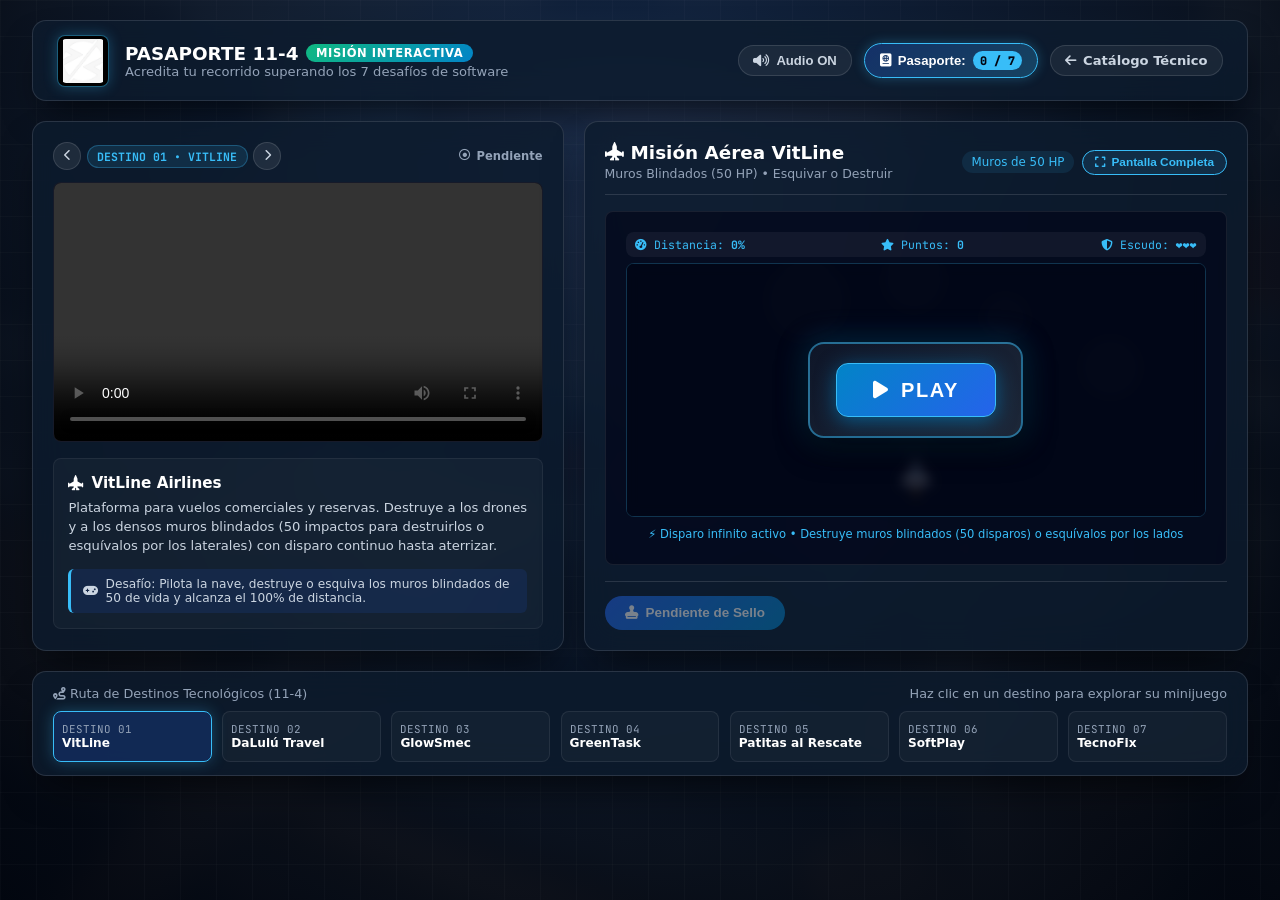
==== commit 962a256a: "Add files via upload" ====
--- a/juego.html
+++ b/juego.html
@@ -243,7 +243,7 @@
           <img src="assets/images/juntos.jpeg" alt="Trabajo en equipo">
         </div>
         <div class="vip-photo-item">
-          <img src="assets/images/oportunidades.jpeg" alt="Innovación">
+          <img src="assets/images/forever.jpeg" alt="Innovación">
         </div>
         <div class="vip-photo-item">
           <img src="assets/images/quehacemos.jpeg" alt="Desarrollo">
